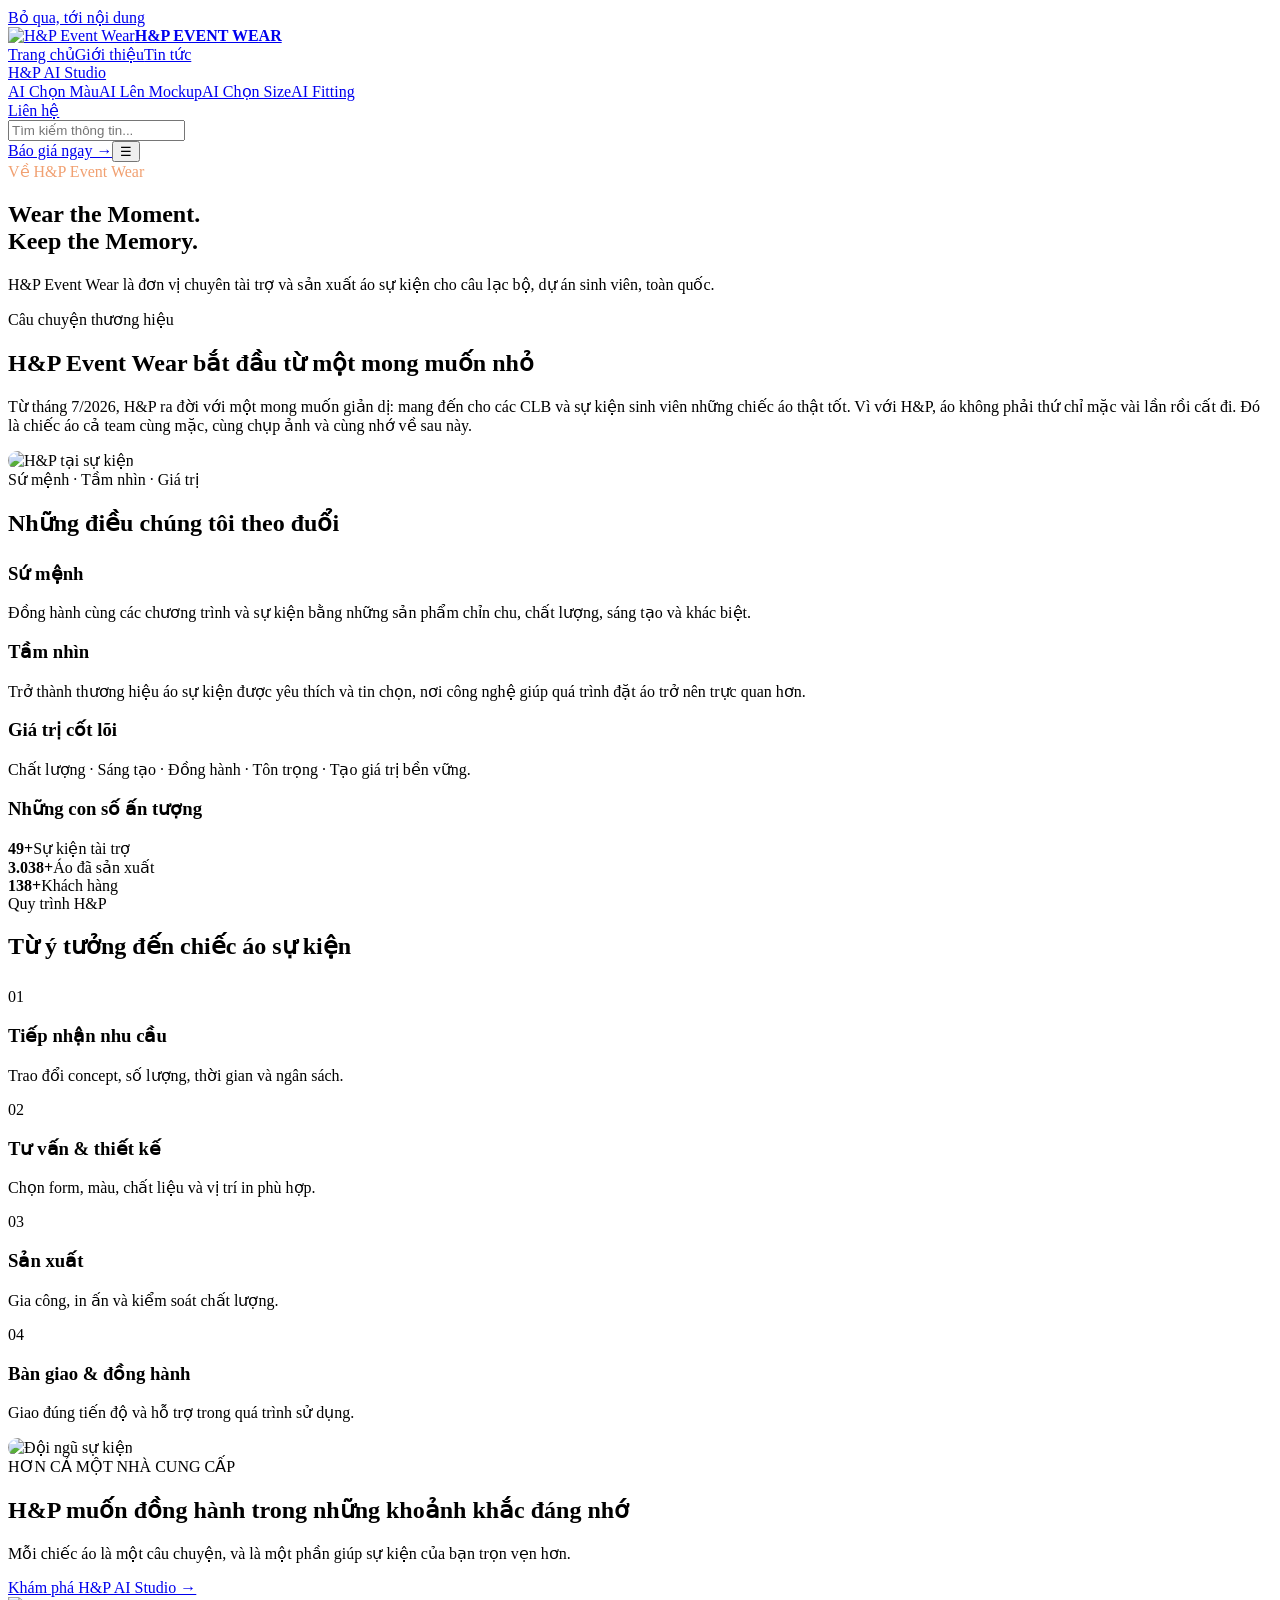
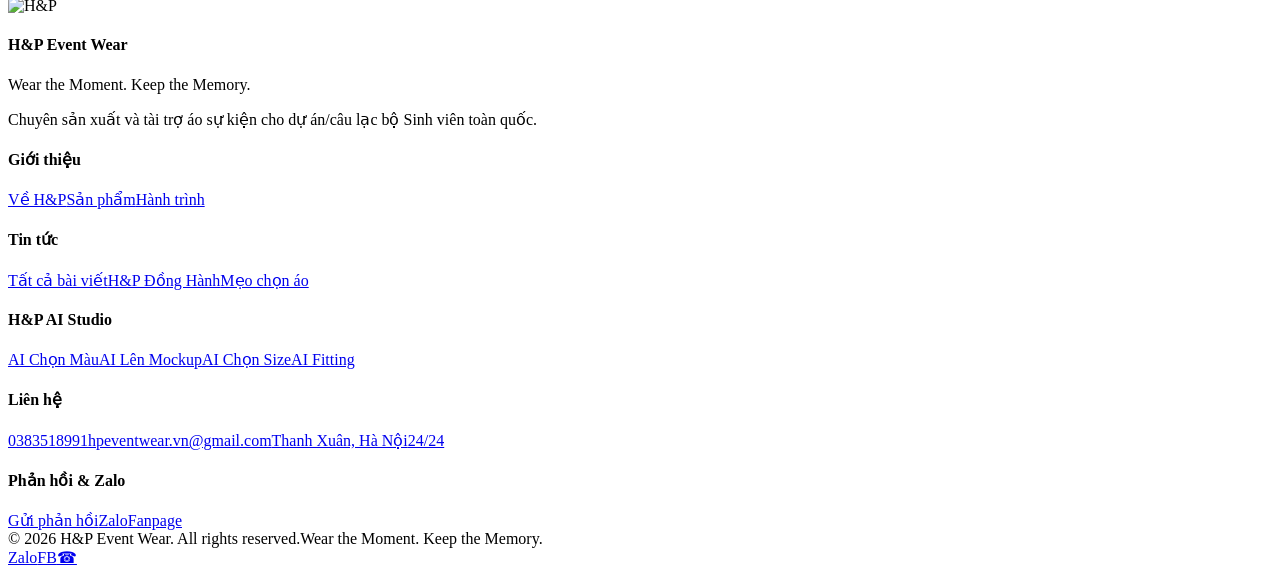
==== about.html @ 08f3437c "Add files via upload" ====
<!doctype html><html lang="vi"><head><meta charset="utf-8"><meta name="viewport" content="width=device-width,initial-scale=1"><title>Giới thiệu | H&P Event Wear</title><meta name="description" content="H&P Event Wear — Wear the Moment, Keep the Memory. Áo sự kiện, đồng phục và H&P AI Studio."><link rel="icon" href="assets/img/logo.png"><meta name="theme-color" content="#FFF6EE"><link rel="stylesheet" href="assets/css/style.css"></head><body data-page="about"><a class="skip-link" href="#main">Bỏ qua, tới nội dung</a><header class="site-header"><div class="container header-inner"><a class="brand" href="index.html"><img src="assets/img/logo.png" alt="H&P Event Wear"><strong>H&P EVENT WEAR</strong></a><nav class="nav" id="site-nav"><a class="" href="index.html">Trang chủ</a><a class="active" href="about.html">Giới thiệu</a><a class="" href="news.html">Tin tức</a><div class="nav-dropdown"><a class="" href="ai-studio.html">H&P AI Studio</a><div class="dropdown"><a href="ai-studio.html#color">AI Chọn Màu</a><a href="ai-studio.html#mockup">AI Lên Mockup</a><a href="ai-studio.html#size">AI Chọn Size</a><a href="ai-studio.html#fitting">AI Fitting</a></div></div><a class="" href="contact.html">Liên hệ</a></nav><div class="header-tools"><div class="search-wrap"><input class="search-input" type="search" placeholder="Tìm kiếm thông tin..."><div class="search-results"></div></div><a class="btn btn-primary" href="contact.html">Báo giá ngay →</a><button class="mobile-toggle" aria-label="Mở menu" aria-expanded="false" aria-controls="site-nav">☰</button></div></div></header><main id="main"><section class="subhero"><div class="container"><span class="eyebrow" style="color:#f1a071">Về H&P Event Wear</span><h1>Wear the Moment.<br><span class="orange">Keep the Memory.</span></h1><p class="lead">H&P Event Wear là đơn vị chuyên tài trợ và sản xuất áo sự kiện cho câu lạc bộ, dự án sinh viên, toàn quốc.</p></div></section><section class="section"><div class="container about-strip"><div><span class="eyebrow">Câu chuyện thương hiệu</span><h2>H&P Event Wear bắt đầu từ một mong muốn nhỏ</h2><p class="lead">Từ tháng 7/2026, H&P ra đời với một mong muốn giản dị: mang đến cho các CLB và sự kiện sinh viên những chiếc áo thật tốt. Vì với H&P, áo không phải thứ chỉ mặc vài lần rồi cất đi. Đó là chiếc áo cả team cùng mặc, cùng chụp ảnh và cùng nhớ về sau này.</p></div><img src="assets/img/event-4.jpg" alt="H&P tại sự kiện" style="border-radius:22px;height:420px;width:100%;object-fit:cover"></div></section><section class="section surface"><div class="container"><span class="eyebrow">Sứ mệnh · Tầm nhìn · Giá trị</span><h2>Những điều chúng tôi theo đuổi</h2><div class="grid-3" style="margin-top:26px"><div class="card"><h3>Sứ mệnh</h3><p class="muted">Đồng hành cùng các chương trình và sự kiện bằng những sản phẩm chỉn chu, chất lượng, sáng tạo và khác biệt.</p></div><div class="card"><h3>Tầm nhìn</h3><p class="muted">Trở thành thương hiệu áo sự kiện được yêu thích và tin chọn, nơi công nghệ giúp quá trình đặt áo trở nên trực quan hơn.</p></div><div class="card"><h3>Giá trị cốt lõi</h3><p class="muted">Chất lượng · Sáng tạo · Đồng hành · Tôn trọng · Tạo giá trị bền vững.</p></div></div></div></section><section class="section-sm"><div class="container"><div class="stat-row"><h3>Những con số ấn tượng</h3><div class="stat"><b>49+</b><span>Sự kiện tài trợ</span></div><div class="stat"><b>3.038+</b><span>Áo đã sản xuất</span></div><div class="stat"><b>138+</b><span>Khách hàng</span></div></div></div></section><section class="section"><div class="container"><span class="eyebrow">Quy trình H&P</span><h2>Từ ý tưởng đến chiếc áo sự kiện</h2><div class="grid-4" style="margin-top:28px"><div class="card"><span class="tag">01</span><h3>Tiếp nhận nhu cầu</h3><p class="muted">Trao đổi concept, số lượng, thời gian và ngân sách.</p></div><div class="card"><span class="tag">02</span><h3>Tư vấn & thiết kế</h3><p class="muted">Chọn form, màu, chất liệu và vị trí in phù hợp.</p></div><div class="card"><span class="tag">03</span><h3>Sản xuất</h3><p class="muted">Gia công, in ấn và kiểm soát chất lượng.</p></div><div class="card"><span class="tag">04</span><h3>Bàn giao & đồng hành</h3><p class="muted">Giao đúng tiến độ và hỗ trợ trong quá trình sử dụng.</p></div></div></div></section><section class="section surface"><div class="container grid-2" style="align-items:center"><img src="assets/img/event-5.jpg" alt="Đội ngũ sự kiện" style="border-radius:20px;height:430px;width:100%;object-fit:cover"><div><span class="eyebrow">HƠN CẢ MỘT NHÀ CUNG CẤP</span><h2>H&P muốn đồng hành trong những khoảnh khắc đáng nhớ</h2><p class="lead">Mỗi chiếc áo là một câu chuyện, và là một phần giúp sự kiện của bạn trọn vẹn hơn.</p><a class="btn btn-primary" href="ai-studio.html">Khám phá H&P AI Studio →</a></div></div></section></main><footer class="site-footer"><div class="container"><div class="footer-grid"><div class="footer-brand"><img src="assets/img/logo.png" alt="H&P"><h4>H&P Event Wear</h4><p>Wear the Moment. Keep the Memory.</p><p class="muted">Chuyên sản xuất và tài trợ áo sự kiện cho dự án/câu lạc bộ Sinh viên toàn quốc.</p></div><div><h4>Giới thiệu</h4><a href="about.html">Về H&P</a><a href="index.html#products">Sản phẩm</a><a href="index.html#journey">Hành trình</a></div><div><h4>Tin tức</h4><a href="news.html">Tất cả bài viết</a><a href="news.html">H&P Đồng Hành</a><a href="news.html">Mẹo chọn áo</a></div><div><h4>H&P AI Studio</h4><a href="ai-studio.html#color">AI Chọn Màu</a><a href="ai-studio.html#mockup">AI Lên Mockup</a><a href="ai-studio.html#size">AI Chọn Size</a><a href="ai-studio.html#fitting">AI Fitting</a></div><div><h4>Liên hệ</h4><a href="tel:0383518991">0383518991</a><a href="mailto:hpeventwear.vn@gmail.com">hpeventwear.vn@gmail.com</a><a href="contact.html">Thanh Xuân, Hà Nội</a><a href="contact.html">24/24</a></div><div><h4>Phản hồi & Zalo</h4><a href="contact.html#feedback">Gửi phản hồi</a><a href="https://zalo.me/0383518991" target="_blank" rel="noopener">Zalo</a><a href="https://www.facebook.com/hpeventwear" target="_blank" rel="noopener">Fanpage</a></div></div><div class="copyright"><span>© 2026 H&P Event Wear. All rights reserved.</span><span>Wear the Moment. Keep the Memory.</span></div></div></footer><div class="floating-contact"><a class="float-btn zalo" href="https://zalo.me/0383518991" target="_blank" rel="noopener" aria-label="Nhắn Zalo">Zalo</a><a class="float-btn msg" href="https://www.facebook.com/hpeventwear" target="_blank" rel="noopener" aria-label="Fanpage Facebook">FB</a><a class="float-btn call" href="tel:0383518991" aria-label="Gọi ngay">☎</a></div><script src="assets/js/articles.js"></script><script src="assets/js/app.js"></script></body></html>
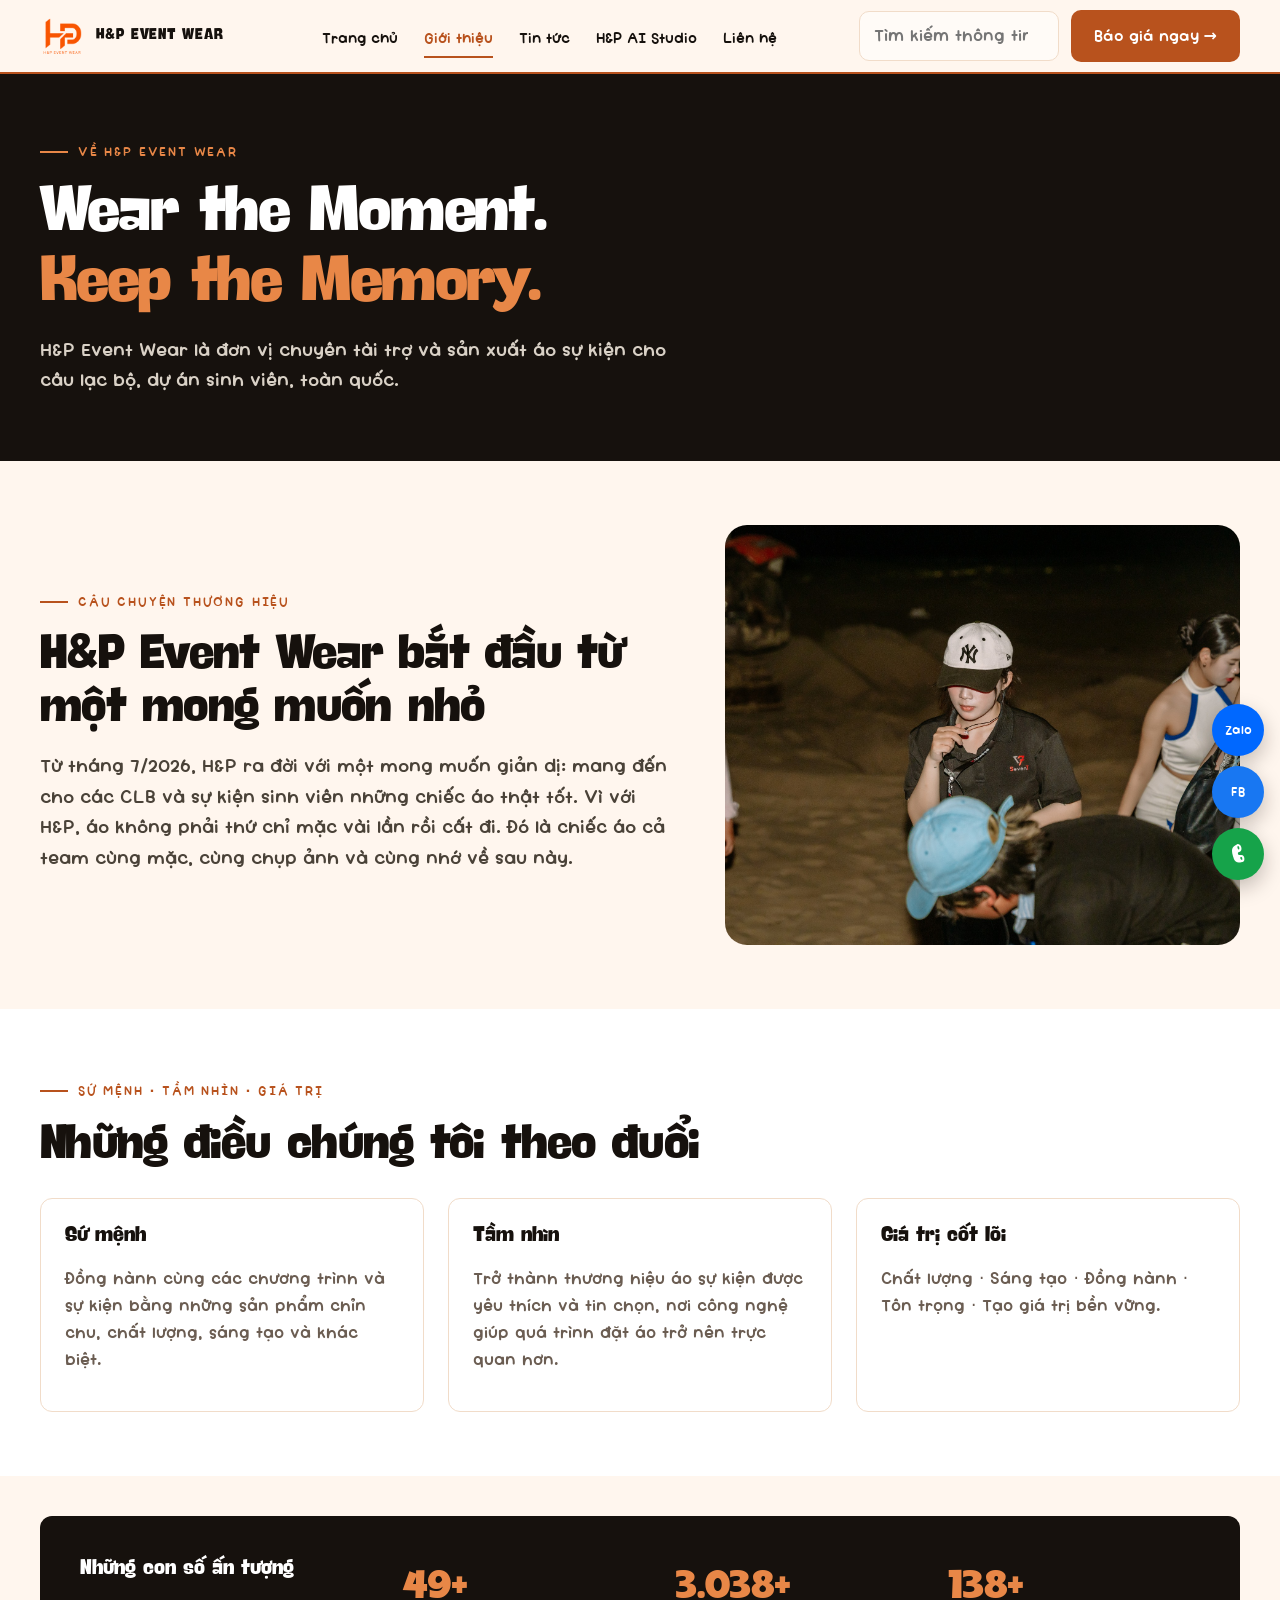
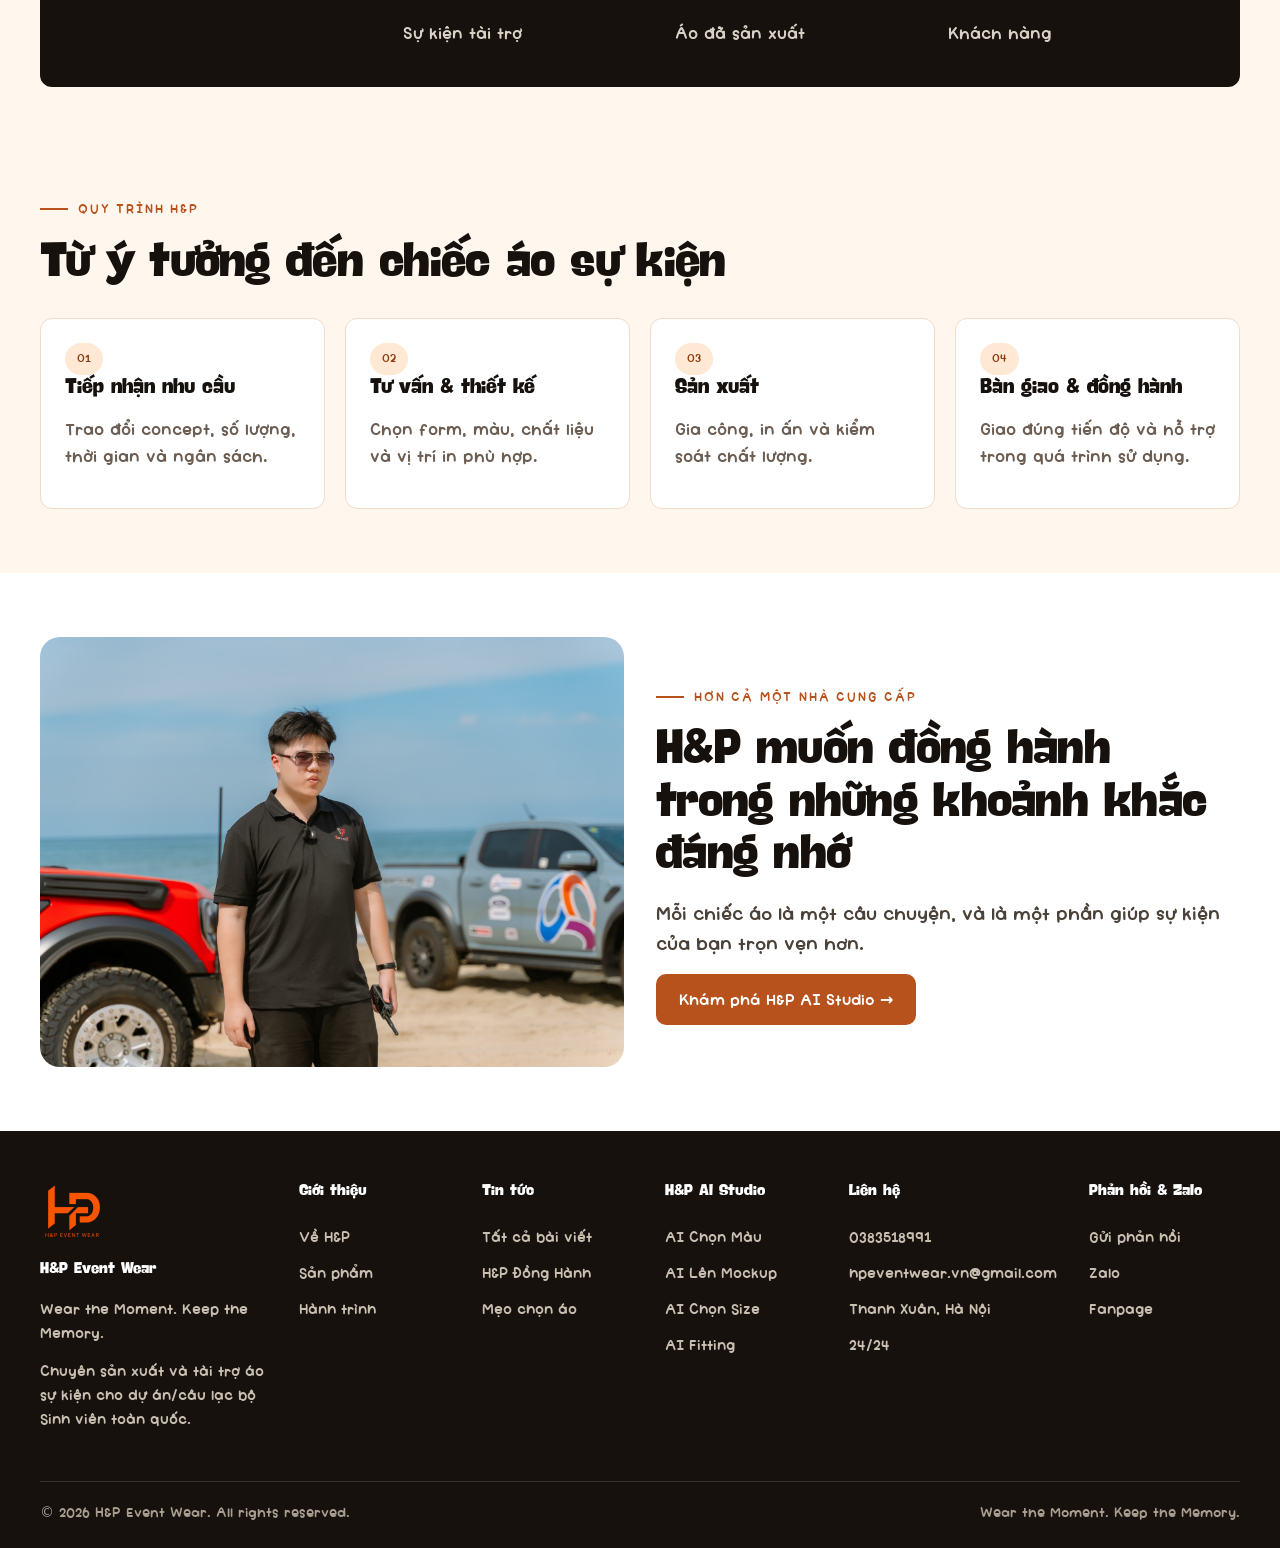
==== commit f8598d3c: "Commit to main" ====
--- a/about.html
+++ b/about.html
@@ -1 +1 @@
-<!doctype html><html lang="vi"><head><meta charset="utf-8"><meta name="viewport" content="width=device-width,initial-scale=1"><title>Giới thiệu | H&P Event Wear</title><meta name="description" content="H&P Event Wear — Wear the Moment, Keep the Memory. Áo sự kiện, đồng phục và H&P AI Studio."><link rel="icon" href="assets/img/logo.png"><meta name="theme-color" content="#FFF6EE"><link rel="stylesheet" href="assets/css/style.css"></head><body data-page="about"><a class="skip-link" href="#main">Bỏ qua, tới nội dung</a><header class="site-header"><div class="container header-inner"><a class="brand" href="index.html"><img src="assets/img/logo.png" alt="H&P Event Wear"><strong>H&P EVENT WEAR</strong></a><nav class="nav" id="site-nav"><a class="" href="index.html">Trang chủ</a><a class="active" href="about.html">Giới thiệu</a><a class="" href="news.html">Tin tức</a><div class="nav-dropdown"><a class="" href="ai-studio.html">H&P AI Studio</a><div class="dropdown"><a href="ai-studio.html#color">AI Chọn Màu</a><a href="ai-studio.html#mockup">AI Lên Mockup</a><a href="ai-studio.html#size">AI Chọn Size</a><a href="ai-studio.html#fitting">AI Fitting</a></div></div><a class="" href="contact.html">Liên hệ</a></nav><div class="header-tools"><div class="search-wrap"><input class="search-input" type="search" placeholder="Tìm kiếm thông tin..."><div class="search-results"></div></div><a class="btn btn-primary" href="contact.html">Báo giá ngay →</a><button class="mobile-toggle" aria-label="Mở menu" aria-expanded="false" aria-controls="site-nav">☰</button></div></div></header><main id="main"><section class="subhero"><div class="container"><span class="eyebrow" style="color:#f1a071">Về H&P Event Wear</span><h1>Wear the Moment.<br><span class="orange">Keep the Memory.</span></h1><p class="lead">H&P Event Wear là đơn vị chuyên tài trợ và sản xuất áo sự kiện cho câu lạc bộ, dự án sinh viên, toàn quốc.</p></div></section><section class="section"><div class="container about-strip"><div><span class="eyebrow">Câu chuyện thương hiệu</span><h2>H&P Event Wear bắt đầu từ một mong muốn nhỏ</h2><p class="lead">Từ tháng 7/2026, H&P ra đời với một mong muốn giản dị: mang đến cho các CLB và sự kiện sinh viên những chiếc áo thật tốt. Vì với H&P, áo không phải thứ chỉ mặc vài lần rồi cất đi. Đó là chiếc áo cả team cùng mặc, cùng chụp ảnh và cùng nhớ về sau này.</p></div><img src="assets/img/event-4.jpg" alt="H&P tại sự kiện" style="border-radius:22px;height:420px;width:100%;object-fit:cover"></div></section><section class="section surface"><div class="container"><span class="eyebrow">Sứ mệnh · Tầm nhìn · Giá trị</span><h2>Những điều chúng tôi theo đuổi</h2><div class="grid-3" style="margin-top:26px"><div class="card"><h3>Sứ mệnh</h3><p class="muted">Đồng hành cùng các chương trình và sự kiện bằng những sản phẩm chỉn chu, chất lượng, sáng tạo và khác biệt.</p></div><div class="card"><h3>Tầm nhìn</h3><p class="muted">Trở thành thương hiệu áo sự kiện được yêu thích và tin chọn, nơi công nghệ giúp quá trình đặt áo trở nên trực quan hơn.</p></div><div class="card"><h3>Giá trị cốt lõi</h3><p class="muted">Chất lượng · Sáng tạo · Đồng hành · Tôn trọng · Tạo giá trị bền vững.</p></div></div></div></section><section class="section-sm"><div class="container"><div class="stat-row"><h3>Những con số ấn tượng</h3><div class="stat"><b>49+</b><span>Sự kiện tài trợ</span></div><div class="stat"><b>3.038+</b><span>Áo đã sản xuất</span></div><div class="stat"><b>138+</b><span>Khách hàng</span></div></div></div></section><section class="section"><div class="container"><span class="eyebrow">Quy trình H&P</span><h2>Từ ý tưởng đến chiếc áo sự kiện</h2><div class="grid-4" style="margin-top:28px"><div class="card"><span class="tag">01</span><h3>Tiếp nhận nhu cầu</h3><p class="muted">Trao đổi concept, số lượng, thời gian và ngân sách.</p></div><div class="card"><span class="tag">02</span><h3>Tư vấn & thiết kế</h3><p class="muted">Chọn form, màu, chất liệu và vị trí in phù hợp.</p></div><div class="card"><span class="tag">03</span><h3>Sản xuất</h3><p class="muted">Gia công, in ấn và kiểm soát chất lượng.</p></div><div class="card"><span class="tag">04</span><h3>Bàn giao & đồng hành</h3><p class="muted">Giao đúng tiến độ và hỗ trợ trong quá trình sử dụng.</p></div></div></div></section><section class="section surface"><div class="container grid-2" style="align-items:center"><img src="assets/img/event-5.jpg" alt="Đội ngũ sự kiện" style="border-radius:20px;height:430px;width:100%;object-fit:cover"><div><span class="eyebrow">HƠN CẢ MỘT NHÀ CUNG CẤP</span><h2>H&P muốn đồng hành trong những khoảnh khắc đáng nhớ</h2><p class="lead">Mỗi chiếc áo là một câu chuyện, và là một phần giúp sự kiện của bạn trọn vẹn hơn.</p><a class="btn btn-primary" href="ai-studio.html">Khám phá H&P AI Studio →</a></div></div></section></main><footer class="site-footer"><div class="container"><div class="footer-grid"><div class="footer-brand"><img src="assets/img/logo.png" alt="H&P"><h4>H&P Event Wear</h4><p>Wear the Moment. Keep the Memory.</p><p class="muted">Chuyên sản xuất và tài trợ áo sự kiện cho dự án/câu lạc bộ Sinh viên toàn quốc.</p></div><div><h4>Giới thiệu</h4><a href="about.html">Về H&P</a><a href="index.html#products">Sản phẩm</a><a href="index.html#journey">Hành trình</a></div><div><h4>Tin tức</h4><a href="news.html">Tất cả bài viết</a><a href="news.html">H&P Đồng Hành</a><a href="news.html">Mẹo chọn áo</a></div><div><h4>H&P AI Studio</h4><a href="ai-studio.html#color">AI Chọn Màu</a><a href="ai-studio.html#mockup">AI Lên Mockup</a><a href="ai-studio.html#size">AI Chọn Size</a><a href="ai-studio.html#fitting">AI Fitting</a></div><div><h4>Liên hệ</h4><a href="tel:0383518991">0383518991</a><a href="mailto:hpeventwear.vn@gmail.com">hpeventwear.vn@gmail.com</a><a href="contact.html">Thanh Xuân, Hà Nội</a><a href="contact.html">24/24</a></div><div><h4>Phản hồi & Zalo</h4><a href="contact.html#feedback">Gửi phản hồi</a><a href="https://zalo.me/0383518991" target="_blank" rel="noopener">Zalo</a><a href="https://www.facebook.com/hpeventwear" target="_blank" rel="noopener">Fanpage</a></div></div><div class="copyright"><span>© 2026 H&P Event Wear. All rights reserved.</span><span>Wear the Moment. Keep the Memory.</span></div></div></footer><div class="floating-contact"><a class="float-btn zalo" href="https://zalo.me/0383518991" target="_blank" rel="noopener" aria-label="Nhắn Zalo">Zalo</a><a class="float-btn msg" href="https://www.facebook.com/hpeventwear" target="_blank" rel="noopener" aria-label="Fanpage Facebook">FB</a><a class="float-btn call" href="tel:0383518991" aria-label="Gọi ngay">☎</a></div><script src="assets/js/articles.js"></script><script src="assets/js/app.js"></script></body></html>+<!doctype html><html lang="vi"><head><meta charset="utf-8"><meta name="viewport" content="width=device-width,initial-scale=1"><title>Giới thiệu | H&amp;P Event Wear – Áo sự kiện, đồng phục</title><meta name="description" content="H&amp;P Event Wear thiết kế và sản xuất áo sự kiện, polo, đồng phục tại Thanh Xuân, Hà Nội. Wear the Moment, Keep the Memory."><link rel="canonical" href="https://www.hpeventwear.id.vn/about.html"><meta property="og:site_name" content="H&amp;P Event Wear"><meta property="og:locale" content="vi_VN"><meta property="og:type" content="website"><meta property="og:url" content="https://www.hpeventwear.id.vn/about.html"><meta property="og:title" content="Giới thiệu | H&amp;P Event Wear – Áo sự kiện, đồng phục"><meta property="og:description" content="H&amp;P Event Wear thiết kế và sản xuất áo sự kiện, polo, đồng phục tại Thanh Xuân, Hà Nội. Wear the Moment, Keep the Memory."><meta property="og:image" content="https://www.hpeventwear.id.vn/assets/img/event-2.jpg"><meta name="twitter:card" content="summary_large_image"><link rel="icon" href="assets/img/logo.png"><meta name="theme-color" content="#FFF6EE"><link rel="stylesheet" href="assets/css/style.css"></head><body data-page="about"><a class="skip-link" href="#main">Bỏ qua, tới nội dung</a><header class="site-header"><div class="container header-inner"><a class="brand" href="index.html"><img src="assets/img/logo.png" alt="H&P Event Wear"><strong>H&P EVENT WEAR</strong></a><nav class="nav" id="site-nav"><a class="" href="index.html">Trang chủ</a><a class="active" href="about.html">Giới thiệu</a><a class="" href="news.html">Tin tức</a><div class="nav-dropdown"><a class="" href="ai-studio.html">H&P AI Studio</a><div class="dropdown"><a href="ai-studio.html#color">AI Chọn Màu</a><a href="ai-studio.html#mockup">AI Lên Mockup</a><a href="ai-studio.html#size">AI Chọn Size</a><a href="ai-studio.html#fitting">AI Fitting</a></div></div><a class="" href="contact.html">Liên hệ</a></nav><div class="header-tools"><div class="search-wrap"><input class="search-input" type="search" placeholder="Tìm kiếm thông tin..."><div class="search-results"></div></div><a class="btn btn-primary" href="contact.html">Báo giá ngay →</a><button class="mobile-toggle" aria-label="Mở menu" aria-expanded="false" aria-controls="site-nav">☰</button></div></div></header><main id="main"><section class="subhero"><div class="container"><span class="eyebrow" style="color:#f1a071">Về H&P Event Wear</span><h1>Wear the Moment.<br><span class="orange">Keep the Memory.</span></h1><p class="lead">H&P Event Wear là đơn vị chuyên tài trợ và sản xuất áo sự kiện cho câu lạc bộ, dự án sinh viên, toàn quốc.</p></div></section><section class="section"><div class="container about-strip"><div><span class="eyebrow">Câu chuyện thương hiệu</span><h2>H&P Event Wear bắt đầu từ một mong muốn nhỏ</h2><p class="lead">Từ tháng 7/2026, H&P ra đời với một mong muốn giản dị: mang đến cho các CLB và sự kiện sinh viên những chiếc áo thật tốt. Vì với H&P, áo không phải thứ chỉ mặc vài lần rồi cất đi. Đó là chiếc áo cả team cùng mặc, cùng chụp ảnh và cùng nhớ về sau này.</p></div><img src="assets/img/event-4.jpg" alt="H&P tại sự kiện" style="border-radius:22px;height:420px;width:100%;object-fit:cover"></div></section><section class="section surface"><div class="container"><span class="eyebrow">Sứ mệnh · Tầm nhìn · Giá trị</span><h2>Những điều chúng tôi theo đuổi</h2><div class="grid-3" style="margin-top:26px"><div class="card"><h3>Sứ mệnh</h3><p class="muted">Đồng hành cùng các chương trình và sự kiện bằng những sản phẩm chỉn chu, chất lượng, sáng tạo và khác biệt.</p></div><div class="card"><h3>Tầm nhìn</h3><p class="muted">Trở thành thương hiệu áo sự kiện được yêu thích và tin chọn, nơi công nghệ giúp quá trình đặt áo trở nên trực quan hơn.</p></div><div class="card"><h3>Giá trị cốt lõi</h3><p class="muted">Chất lượng · Sáng tạo · Đồng hành · Tôn trọng · Tạo giá trị bền vững.</p></div></div></div></section><section class="section-sm"><div class="container"><div class="stat-row"><h3>Những con số ấn tượng</h3><div class="stat"><b>49+</b><span>Sự kiện tài trợ</span></div><div class="stat"><b>3.038+</b><span>Áo đã sản xuất</span></div><div class="stat"><b>138+</b><span>Khách hàng</span></div></div></div></section><section class="section"><div class="container"><span class="eyebrow">Quy trình H&P</span><h2>Từ ý tưởng đến chiếc áo sự kiện</h2><div class="grid-4" style="margin-top:28px"><div class="card"><span class="tag">01</span><h3>Tiếp nhận nhu cầu</h3><p class="muted">Trao đổi concept, số lượng, thời gian và ngân sách.</p></div><div class="card"><span class="tag">02</span><h3>Tư vấn & thiết kế</h3><p class="muted">Chọn form, màu, chất liệu và vị trí in phù hợp.</p></div><div class="card"><span class="tag">03</span><h3>Sản xuất</h3><p class="muted">Gia công, in ấn và kiểm soát chất lượng.</p></div><div class="card"><span class="tag">04</span><h3>Bàn giao & đồng hành</h3><p class="muted">Giao đúng tiến độ và hỗ trợ trong quá trình sử dụng.</p></div></div></div></section><section class="section surface"><div class="container grid-2" style="align-items:center"><img src="assets/img/event-5.jpg" alt="Đội ngũ sự kiện" style="border-radius:20px;height:430px;width:100%;object-fit:cover"><div><span class="eyebrow">HƠN CẢ MỘT NHÀ CUNG CẤP</span><h2>H&P muốn đồng hành trong những khoảnh khắc đáng nhớ</h2><p class="lead">Mỗi chiếc áo là một câu chuyện, và là một phần giúp sự kiện của bạn trọn vẹn hơn.</p><a class="btn btn-primary" href="ai-studio.html">Khám phá H&P AI Studio →</a></div></div></section></main><footer class="site-footer"><div class="container"><div class="footer-grid"><div class="footer-brand"><img src="assets/img/logo.png" alt="H&P"><h4>H&P Event Wear</h4><p>Wear the Moment. Keep the Memory.</p><p class="muted">Chuyên sản xuất và tài trợ áo sự kiện cho dự án/câu lạc bộ Sinh viên toàn quốc.</p></div><div><h4>Giới thiệu</h4><a href="about.html">Về H&P</a><a href="index.html#products">Sản phẩm</a><a href="index.html#journey">Hành trình</a></div><div><h4>Tin tức</h4><a href="news.html">Tất cả bài viết</a><a href="news.html">H&P Đồng Hành</a><a href="news.html">Mẹo chọn áo</a></div><div><h4>H&P AI Studio</h4><a href="ai-studio.html#color">AI Chọn Màu</a><a href="ai-studio.html#mockup">AI Lên Mockup</a><a href="ai-studio.html#size">AI Chọn Size</a><a href="ai-studio.html#fitting">AI Fitting</a></div><div><h4>Liên hệ</h4><a href="tel:0383518991">0383518991</a><a href="mailto:hpeventwear.vn@gmail.com">hpeventwear.vn@gmail.com</a><a href="contact.html">Thanh Xuân, Hà Nội</a><a href="contact.html">24/24</a></div><div><h4>Phản hồi & Zalo</h4><a href="contact.html#feedback">Gửi phản hồi</a><a href="https://zalo.me/0383518991" target="_blank" rel="noopener">Zalo</a><a href="https://www.facebook.com/hpeventwear" target="_blank" rel="noopener">Fanpage</a></div></div><div class="copyright"><span>© 2026 H&P Event Wear. All rights reserved.</span><span>Wear the Moment. Keep the Memory.</span></div></div></footer><div class="floating-contact"><a class="float-btn zalo" href="https://zalo.me/0383518991" target="_blank" rel="noopener" aria-label="Nhắn Zalo">Zalo</a><a class="float-btn msg" href="https://www.facebook.com/hpeventwear" target="_blank" rel="noopener" aria-label="Fanpage Facebook">FB</a><a class="float-btn call" href="tel:0383518991" aria-label="Gọi ngay">☎</a></div><script src="assets/js/articles.js"></script><script src="assets/js/app.js"></script></body></html>
--- a/assets/css/style.css
+++ b/assets/css/style.css
@@ -0,0 +1,341 @@
+/* ===== H&P Event Wear — hệ thiết kế mới =====
+   Nền giấy ấm + mực đen + một màu thương hiệu (cam #B8521D). Phẳng, không gradient, ảnh thật dẫn dắt.
+   Phông chữ của thương hiệu: LF Negrita Pro (tiêu đề), LF Study Notes (văn bản). */
+@font-face{font-family:"LF Negrita Pro";src:url(../fonts/LFNegritaPro.woff) format("woff");font-weight:400;font-style:normal;font-display:swap}
+@font-face{font-family:"LF Study Notes";src:url(../fonts/LFStudyNotes.woff) format("woff");font-weight:400;font-style:normal;font-display:swap}
+:root{
+  --orange:#B8521D;--orange-2:#E88747;--orange-3:#F6C79D;
+  --paper:#FFF6EE;--surface:#FFFFFF;--tint:#FFE8D4;--cream:#FFFBF7;--white:#fff;
+  --ink:#16110D;--black:#16110D;--black-2:#221B15;--muted:#6B5D52;--line:#F1DCC9;
+  --radius:12px;--shadow:0 12px 32px rgba(22,17,13,.10);
+  --container:min(1200px,calc(100% - 48px));--header-h:72px;
+  --font-head:"LF Negrita Pro",Inter,ui-sans-serif,system-ui,"Segoe UI",Roboto,Arial,sans-serif;
+  --font-body:"LF Study Notes",Inter,ui-sans-serif,system-ui,"Segoe UI",Roboto,Arial,sans-serif;
+}
+*{box-sizing:border-box}
+html{scroll-behavior:smooth;scroll-padding-top:var(--header-h)}
+body{margin:0;font-family:var(--font-body);font-synthesis:none;color:var(--ink);background:var(--paper);line-height:1.6;font-size:17px;-webkit-font-smoothing:antialiased}
+img{max-width:100%;display:block}
+a{text-decoration:none;color:inherit}
+button,input,select,textarea{font:inherit;color:inherit}
+button{cursor:pointer}
+:focus-visible{outline:3px solid var(--orange);outline-offset:3px;border-radius:6px}
+.skip-link{position:absolute;left:12px;top:-60px;z-index:100;background:var(--ink);color:#fff;padding:12px 18px;border-radius:8px;font-weight:700}
+.skip-link:focus{top:calc(var(--header-h) + 8px)}
+.container{width:var(--container);margin-inline:auto}
+.section{padding:96px 0}.section-sm{padding:56px 0}.surface{background:var(--surface)}
+h1,h2,h3,h4,h5,h6,.brand strong,.stat b,.num{font-family:var(--font-head);font-weight:400;letter-spacing:0;color:var(--ink)}
+h1,h2,h3{line-height:1.08;margin:0 0 16px}
+h1{font-size:clamp(40px,5.6vw,80px);letter-spacing:-.02em}
+h2{font-size:clamp(30px,3.8vw,52px);letter-spacing:-.015em}
+h3{font-size:21px;line-height:1.2}
+p{margin:0 0 14px}
+.lead{font-size:19px;color:#4a4238;max-width:640px}
+.muted{color:var(--muted)}.orange{color:var(--orange)}
+.eyebrow{display:inline-flex;align-items:center;gap:10px;text-transform:uppercase;letter-spacing:.14em;font-size:12px;font-weight:700;color:var(--orange);margin-bottom:18px}
+.eyebrow::before{content:"";width:28px;height:2px;background:currentColor}
+.stack{display:grid;gap:18px}
+.grid-2{display:grid;grid-template-columns:repeat(2,minmax(0,1fr));gap:32px}
+.grid-3{display:grid;grid-template-columns:repeat(3,minmax(0,1fr));gap:24px}
+.grid-4{display:grid;grid-template-columns:repeat(4,minmax(0,1fr));gap:20px}
+.card{background:var(--white);border:1px solid var(--line);border-radius:var(--radius);padding:24px;transition:transform .25s,border-color .25s}
+a.card:hover,.card.link:hover{transform:translateY(-2px);border-color:var(--orange)}
+.card.dark{background:var(--ink);color:#fff;border-color:var(--ink)}.card.dark h3{color:#fff}
+.tag{display:inline-flex;padding:6px 12px;border-radius:999px;background:var(--tint);color:#8C3C10;font-size:12px;font-weight:700}
+/* nút: một cặp — đặc cam + viền mực */
+.btn{display:inline-flex;align-items:center;justify-content:center;gap:9px;min-height:48px;border-radius:10px;padding:12px 22px;border:1.5px solid transparent;font-weight:700;font-size:16px;font-family:var(--font-body);transition:transform .2s,background .2s,color .2s,border-color .2s}
+.btn:hover{transform:translateY(-2px)}.btn:active{transform:translateY(0) scale(.98)}
+.btn-primary{background:var(--orange);color:#fff}.btn-primary:hover{background:#9C4316}
+.btn-dark{background:var(--ink);color:#fff}.btn-dark:hover{background:#000}
+.btn-light{background:transparent;color:var(--ink);border-color:var(--ink)}.btn-light:hover{background:var(--ink);color:#fff}
+.btn-outline{background:transparent;border-color:rgba(255,255,255,.7);color:#fff}.btn-outline:hover{background:#fff;color:var(--ink)}
+.actions{display:flex;gap:12px;flex-wrap:wrap}
+.link-arrow{display:inline-flex;gap:8px;font-weight:700;color:var(--orange);background:linear-gradient(currentColor,currentColor) 0 100%/0 2px no-repeat;padding-bottom:3px;transition:background-size .25s}
+.link-arrow:hover{background-size:100% 2px}
+
+/* ===== header ===== */
+.site-header{position:sticky;top:0;z-index:60;background:var(--paper);border-bottom:1px solid var(--line)}
+.header-inner{height:var(--header-h);display:flex;align-items:center;gap:28px}
+.brand{display:flex;align-items:center;gap:12px;min-width:200px}
+.brand img{width:44px;height:44px;object-fit:contain;border-radius:8px}
+.brand strong{font-size:15px;letter-spacing:.06em}
+.nav{display:flex;align-items:center;gap:26px;margin:auto}
+.nav a{font-size:15px;font-weight:700;position:relative;padding:26px 0;display:inline-block}
+.nav>a::after,.nav-dropdown>a::after{content:"";position:absolute;left:0;right:100%;bottom:18px;height:2px;background:var(--orange);transition:right .25s}
+.nav a:hover::after,.nav a.active::after{right:0}
+.nav a.active,.nav a:hover{color:var(--orange)}
+.nav-dropdown{position:relative}
+.dropdown{display:none;position:absolute;top:calc(100% - 6px);left:-16px;width:240px;padding:10px;background:var(--cream);border:1px solid var(--line);border-radius:12px;box-shadow:var(--shadow)}
+.nav-dropdown:hover .dropdown,.nav-dropdown:focus-within .dropdown{display:grid}
+.dropdown a{padding:12px 14px;border-radius:8px}
+.dropdown a::after{display:none}.dropdown a:hover{background:var(--tint)}
+.header-tools{display:flex;align-items:center;gap:12px}
+.search-wrap{position:relative}
+.search-input{width:200px;min-height:44px;padding:10px 14px;border:1px solid var(--line);border-radius:10px;background:var(--cream);outline:none;transition:border-color .2s,width .25s}
+.search-input:focus{border-color:var(--orange);width:240px}
+.search-results{display:none;position:absolute;right:0;top:52px;width:360px;max-height:420px;overflow:auto;background:var(--cream);border:1px solid var(--line);border-radius:12px;box-shadow:var(--shadow);padding:10px}
+.search-results.show{display:block}
+.search-item{display:block;padding:12px;border-radius:8px}.search-item:hover{background:var(--tint)}
+.search-item b{display:block}.search-item small{color:var(--muted)}
+.mobile-toggle{display:none;width:48px;height:48px;border:1.5px solid var(--ink);border-radius:10px;background:transparent;font-size:22px;line-height:1}
+
+/* ===== hero (ảnh thật, chữ trên nền phẳng) ===== */
+.hero{background:var(--paper);color:var(--ink);padding:0;min-height:calc(100svh - var(--header-h));display:block;position:relative}
+.hero-grid{display:grid;grid-template-columns:minmax(0,1fr) minmax(0,1.05fr);gap:56px;align-items:center;min-height:calc(100svh - var(--header-h));padding-block:40px}
+.hero h1{max-width:12ch;margin-bottom:22px}
+.hero p{font-size:19px;color:#4a4238;max-width:520px}
+.hero .actions{margin-top:28px}
+.hero-slogan{font-family:var(--font-head);color:var(--orange);font-size:18px;margin:0 0 22px;letter-spacing:.01em}
+.hero-facts{display:flex;gap:36px;margin:40px 0 0;padding:28px 0 0;border-top:1px solid var(--line)}
+.hero-facts div{display:grid;gap:2px}
+.hero-facts dt{font-family:var(--font-head);font-size:34px;line-height:1;color:var(--ink)}
+.hero-facts dd{margin:0;font-size:14px;color:var(--muted)}
+.hero-photo{position:relative;height:min(74svh,720px);border-radius:var(--radius);overflow:hidden;background:var(--tint)}
+.hero-photo img{width:100%;height:100%;object-fit:cover;object-position:center 30%;transition:transform .6s}
+.hero-photo:hover img{transform:scale(1.03)}
+/* hero vào cảnh một lần khi tải trang */
+@keyframes hpEnter{from{opacity:0;transform:translateY(18px)}to{opacity:1;transform:none}}
+[data-enter]>*,[data-enter] .hero-grid>*{animation:hpEnter .7s cubic-bezier(.2,.7,.2,1) both}
+[data-enter] .hero-grid>*:nth-child(2){animation-delay:.12s}
+.hero-copy>*{animation:hpEnter .7s cubic-bezier(.2,.7,.2,1) both}
+.hero-copy>*:nth-child(2){animation-delay:.06s}.hero-copy>*:nth-child(3){animation-delay:.12s}.hero-copy>*:nth-child(4){animation-delay:.18s}.hero-copy>*:nth-child(5){animation-delay:.24s}.hero-copy>*:nth-child(6){animation-delay:.3s}
+[data-enter]>.container{animation:none}
+
+/* ===== trang con: dải tiêu đề phẳng ===== */
+.subhero{padding:84px 0 72px;background:var(--ink);color:#fff;position:relative}
+.subhero h1{color:#fff;font-size:clamp(38px,5vw,64px)}
+.subhero .lead{color:#D9D1C6}
+.subhero .orange{color:var(--orange-2)}
+.subhero .eyebrow{color:var(--orange-2)!important}
+
+/* ===== màn chung của trang chủ: mỗi phần một đến hai màn hình ===== */
+.screen{min-height:100svh;display:flex;align-items:center;padding:72px 0;scroll-margin-top:var(--header-h)}
+.screen>.container{width:var(--container)}
+.screen.dark{background:var(--ink);color:#EDE6DA}
+.screen.dark h2,.screen.dark h3{color:#fff}
+.screen.dark .eyebrow{color:var(--orange-2)}
+.screen.dark .lead{color:#D2C9BC}
+
+/* chọn form + màu: màu đổi ảnh */
+.picker{display:grid;grid-template-columns:minmax(0,.75fr) minmax(0,1.25fr);gap:56px;align-items:center}
+.picker-ui h2{max-width:14ch}
+.tabs{display:flex;gap:8px;flex-wrap:wrap;margin:26px 0 22px}
+.tab{min-height:44px;padding:10px 18px;border:1.5px solid var(--ink);border-radius:999px;background:transparent;font-weight:700;transition:background .2s,color .2s,transform .2s}
+.tab:hover{transform:translateY(-2px)}.tab:active{transform:scale(.98)}
+.tab[aria-selected="true"]{background:var(--ink);color:#fff}
+.sw-row{display:flex;flex-wrap:wrap;gap:10px;margin:0 0 14px}
+.swatch-btn{width:44px;height:44px;border-radius:50%;border:2px solid var(--paper);box-shadow:0 0 0 1px #BDB2A2;padding:0;transition:transform .2s,box-shadow .2s}
+.swatch-btn:hover{transform:scale(1.08)}
+.swatch-btn[aria-pressed="true"]{box-shadow:0 0 0 3px var(--orange)}
+.pick-name{font-weight:700;margin:0 0 26px;min-height:1.6em}
+.pick-spec{margin:0 0 28px;color:var(--muted);font-size:16px}
+.stage{display:grid;grid-template-columns:1fr 1fr;gap:16px}
+.stage figure{margin:0;background:#fff;border:1px solid var(--line);border-radius:var(--radius);overflow:hidden;aspect-ratio:4/5;display:grid;place-items:center}
+.stage img{width:100%;height:100%;object-fit:contain;transform:scale(1.0);transition:transform .5s,opacity .3s}
+.stage figure:hover img{transform:scale(1.03)}
+.stage img.swap{opacity:0}
+
+/* chương trình đã đồng hành */
+.events{display:grid;grid-template-columns:minmax(0,.8fr) minmax(0,1.2fr);gap:64px;align-items:center}
+.event-list{list-style:none;margin:28px 0 30px;padding:0;border-top:1px solid var(--line)}
+.event-list li{border-bottom:1px solid var(--line)}
+.event-list a{display:grid;grid-template-columns:1fr auto;gap:16px;padding:20px 0;align-items:baseline;transition:padding .25s,color .2s}
+.event-list a:hover{padding-left:10px;color:var(--orange)}
+.event-list b{font-family:var(--font-head);font-weight:400;font-size:21px;line-height:1.25}
+.event-list span{color:var(--muted);font-size:14px;white-space:nowrap}
+.photo-grid{display:grid;grid-template-columns:1.15fr 1fr;grid-template-rows:1fr 1fr;gap:14px;height:min(78svh,700px)}
+.photo-grid .ph{border-radius:var(--radius);overflow:hidden;background:var(--tint);min-height:0}
+.photo-grid .ph:first-child{grid-row:span 2}
+.photo-grid img{width:100%;height:100%;object-fit:cover;object-position:center 65%;transition:transform .6s}
+.photo-grid .ph:hover img{transform:scale(1.03)}
+
+/* chất vải */
+.fabric{display:grid;grid-template-columns:minmax(0,1.1fr) minmax(0,.9fr);gap:64px;align-items:center}
+.fabric-photos{display:grid;grid-template-columns:1.2fr 1fr;grid-template-rows:1fr 1fr;gap:14px;height:min(74svh,660px)}
+.fabric-photos .ph{border-radius:var(--radius);overflow:hidden;min-height:0;background:var(--tint)}
+.fabric-photos .ph:first-child{grid-row:span 2}
+.fabric-photos img{width:100%;height:100%;object-fit:cover;transition:transform .6s}
+.fabric-photos .ph:hover img{transform:scale(1.03)}
+.spec-list{margin:28px 0 0;display:grid;gap:0;border-top:1px solid var(--line)}
+.spec-list div{display:grid;grid-template-columns:150px 1fr;gap:16px;padding:18px 0;border-bottom:1px solid var(--line)}
+.spec-list dt{font-family:var(--font-head);font-size:19px}.spec-list dd{margin:0;color:var(--muted)}
+
+/* AI Studio: bốn bước */
+.steps{display:grid;grid-template-columns:repeat(4,minmax(0,1fr));gap:0;margin:48px 0 40px;border-top:1px solid #4A4036}
+.step{display:block;padding:28px 24px 28px 0;border-right:1px solid #4A4036;transition:background .25s,padding .25s}
+.step+.step{padding-left:24px}.step:last-child{border-right:0}
+.step:hover{background:#221B15}
+.step .num{display:block;color:var(--orange-2);font-size:15px;margin-bottom:60px}
+.step h3{margin-bottom:10px}.step p{color:#C9BFB1;font-size:16px;margin:0}
+
+/* dải cuối: màu thương hiệu */
+.band{background:var(--orange);color:#fff;padding:0;min-height:0}
+.band .container{display:flex;justify-content:space-between;align-items:center;gap:32px;flex-wrap:wrap;padding-block:72px}
+.band h2{color:#fff;margin-bottom:8px;max-width:26ch}
+.band p{color:#FDEBDD;margin:0;font-size:18px}
+.band .btn-primary{background:#fff;color:var(--ink)}.band .btn-primary:hover{background:var(--ink);color:#fff}
+.band .btn-light{border-color:#fff;color:#fff}.band .btn-light:hover{background:#fff;color:var(--ink)}
+
+/* ===== khối dùng ở trang con ===== */
+.about-strip{display:grid;grid-template-columns:1.1fr .9fr;gap:56px;align-items:center}
+.quote-card{background:var(--ink);color:#fff;border-radius:var(--radius);padding:40px}.quote-card p{font-size:24px;margin:0;font-family:var(--font-head)}
+.stat-row{display:grid;grid-template-columns:1.2fr repeat(3,1fr);gap:20px;background:var(--ink);color:#fff;padding:40px;border-radius:var(--radius)}
+.stat-row h3{color:#fff}.stat b{font-size:40px;color:var(--orange-2);display:block}.stat span{color:#D9D1C6}
+.ai-step{position:relative}.ai-step .num{font-size:14px;color:var(--orange)}
+.product-thumb{height:220px;border-radius:12px;background:var(--tint);display:grid;place-items:center;margin-bottom:16px;overflow:hidden}
+.portfolio-card,.news-card{overflow:hidden;padding:0}
+.portfolio-card img,.news-card img{width:100%;height:210px;object-fit:cover;transition:transform .5s}
+.portfolio-card:hover img,.news-card:hover img{transform:scale(1.03)}
+.portfolio-card .body{padding:20px}.news-card .body{padding:22px}
+.news-meta{font-size:13px;color:var(--muted);margin:8px 0}
+.cta-band{background:var(--orange);color:#fff;padding:56px 0}.cta-band h2{color:#fff;margin-bottom:6px}
+.fabric-gallery{display:grid;grid-template-columns:1.4fr 1fr 1fr;gap:14px}
+.fabric-gallery img{width:100%;height:280px;object-fit:cover;border-radius:12px}
+.fabric-gallery img:first-child{height:574px;grid-row:span 2}
+.article-body{max-width:820px;margin:auto}.article-body img{border-radius:12px;margin:28px 0}.article-body p{font-size:19px;color:#3d362e}
+.filterbar{display:flex;gap:10px;flex-wrap:wrap;margin:28px 0}
+.filter-pill{min-height:44px;border:1.5px solid var(--ink);background:transparent;border-radius:999px;padding:9px 18px;font-weight:700;transition:background .2s,color .2s,transform .2s}
+.filter-pill:hover{transform:translateY(-2px)}.filter-pill.active{background:var(--ink);color:#fff}
+.contact-card{display:flex;gap:14px;align-items:flex-start}
+.contact-card .icon{width:44px;height:44px;border-radius:10px;background:var(--tint);display:grid;place-items:center;color:#8C3C10;font-weight:700;flex:none}
+/* AI */
+.progress-steps{display:grid;grid-template-columns:repeat(4,1fr);gap:12px}.progress-item{padding:14px 16px;border:1px solid var(--line);border-radius:12px;background:#fff;font-size:13px;font-weight:800}.progress-item.active{background:#fff2ea;color:var(--orange);border-color:#efc6b1}.tool-layout{display:grid;grid-template-columns:390px minmax(0,1fr);gap:28px;align-items:start}.tool-panel{background:#fff;border:1px solid var(--line);border-radius:20px;padding:24px;box-shadow:0 8px 28px rgba(20,15,12,.05)}.form-group{margin-bottom:16px}.form-group label{display:block;font-size:13px;font-weight:800;margin-bottom:7px}.form-control{width:100%;padding:12px 13px;border:1px solid #ddd8d4;border-radius:10px;background:#fff;outline:none}.form-control:focus{border-color:var(--orange);box-shadow:0 0 0 3px rgba(184,82,29,.11)}textarea.form-control{min-height:110px;resize:vertical}.upload-zone{border:1.5px dashed #cfc8c3;border-radius:14px;background:#faf9f7;padding:24px;text-align:center}.upload-zone.drag{border-color:var(--orange);background:#fff3ec}.color-grid{display:grid;grid-template-columns:repeat(5,1fr);gap:12px}.color-card{border:1px solid var(--line);border-radius:14px;padding:12px;background:#fff;cursor:pointer}.color-card.active{border-color:var(--orange);box-shadow:0 0 0 3px rgba(184,82,29,.10)}.swatch{height:72px;border-radius:10px;border:1px solid rgba(0,0,0,.08)}.color-card b{display:block;font-size:13px;margin-top:7px}.recommendation{padding:16px;border-radius:14px;background:#fff6f0;border:1px solid #f0d6c8}.mockup-controls{display:grid;grid-template-columns:1fr 1fr;gap:18px}.mockup-card{border:1px solid var(--line);border-radius:18px;padding:16px;background:#f9f8f6}.mockup-board{position:relative;aspect-ratio:4/5;display:grid;place-items:center;overflow:hidden;border-radius:14px;background:#efedea}.mockup-board svg{width:88%;height:88%}.artwork{position:absolute;touch-action:none;cursor:grab;user-select:none;max-width:none}.artwork:active{cursor:grabbing}.range-row{display:grid;grid-template-columns:90px 1fr 48px;gap:10px;align-items:center;font-size:12px;margin-top:8px}.warning-modal{position:fixed;inset:0;background:rgba(0,0,0,.55);display:none;place-items:center;z-index:100}.warning-modal.show{display:grid}.modal-card{max-width:480px;background:#fff;border-radius:18px;padding:26px;box-shadow:var(--shadow)}.confidence{height:8px;border-radius:999px;background:#eee;overflow:hidden}.confidence span{display:block;height:100%;background:var(--orange)}.size-result{display:grid;grid-template-columns:repeat(2,1fr);gap:14px}.size-choice{border:1px solid var(--line);border-radius:14px;padding:18px;background:#fff}.size-choice.primary{border-color:var(--orange);background:#fff4ee}.fit-stage{display:grid;grid-template-columns:420px 1fr;gap:26px}.fit-canvas-wrap{background:#f4f2ef;border-radius:18px;padding:14px;position:relative}.fit-canvas-wrap canvas{width:100%;display:block;border-radius:12px;background:#ddd}.fit-summary{display:grid;grid-template-columns:repeat(4,1fr);gap:10px}.fit-summary div{background:#f7f6f4;border-radius:10px;padding:12px}.contact-card{display:flex;gap:14px;align-items:flex-start}.contact-card .icon{width:42px;height:42px;border-radius:12px;background:#fff0e8;display:grid;place-items:center;color:var(--orange);font-weight:900}
+
+.disabled{opacity:.5;pointer-events:none}
+
+button.progress-item{font-family:inherit;text-align:left;color:inherit;cursor:pointer}button.progress-item:hover{border-color:#efc6b1}
+.progress-item.done{background:#f2faf5;border-color:#cfe6d8;color:#2b7a4b}
+.step-panel{display:none}.step-panel.active{display:block}.step-intro h2{font-size:28px;margin:10px 0 6px}
+.wizard-nav{display:flex;justify-content:space-between;align-items:center;gap:12px;margin-top:28px}.wizard-nav .btn[disabled]{opacity:.4;pointer-events:none}
+[hidden]{display:none!important}@media(max-width:640px){.wizard-nav .btn{width:auto;flex:1}}
+
+.shirt-svg{width:100%;height:100%}.shirt-svg img{width:100%;height:100%;object-fit:cover;display:block;user-select:none;-webkit-user-drag:none;pointer-events:none}
+.sw-group{grid-column:span 2}@media(max-width:640px){.sw-group{grid-column:auto}}
+.swatches{display:flex;flex-wrap:wrap;gap:9px}.sw{width:34px;height:34px;border-radius:50%;border:2px solid #fff;box-shadow:0 0 0 1px #d8d2cd;padding:0}.sw:hover{transform:scale(1.08)}.sw.active{box-shadow:0 0 0 3px var(--orange)}
+
+/* Chọn form / màu */
+.form-pick{display:grid;grid-template-columns:repeat(4,1fr);gap:16px;margin-top:26px}
+.form-opt{font-family:inherit;text-align:left;color:inherit;background:#fff;border:2px solid var(--line);border-radius:18px;padding:10px 10px 14px;cursor:pointer;transition:.2s}
+.form-opt:hover{border-color:#efc6b1;transform:translateY(-3px)}.form-opt.active{border-color:var(--orange);box-shadow:0 10px 28px rgba(184,82,29,.18)}
+.form-opt b{display:block;font-size:17px;margin-top:10px}.form-opt small{color:var(--muted)}
+.form-thumb{position:relative;aspect-ratio:4/5;border-radius:12px;overflow:hidden;background:#f3f1ee}
+.form-thumb img{position:absolute;inset:0;width:100%;height:100%;object-fit:cover;transition:opacity .35s}.form-thumb img+img{opacity:0}
+.card:hover .form-thumb img+img,.form-opt:hover .form-thumb img+img{opacity:1}
+.pick-grid{display:grid;grid-template-columns:repeat(auto-fill,minmax(112px,1fr));gap:12px}
+.pick-card{font-family:inherit;text-align:left;color:inherit;background:#fff;border:1px solid var(--line);border-radius:14px;padding:10px;cursor:pointer;transition:.15s}
+.pick-card:hover{border-color:#efc6b1;transform:translateY(-2px)}.pick-card.active{border-color:var(--orange);box-shadow:0 0 0 2px var(--orange)}
+.pick-card .sw-big{height:52px;border-radius:10px;border:1px solid rgba(0,0,0,.1);margin-bottom:8px}.pick-card b{display:block;font-size:13px}
+.rec-tag{display:block;color:var(--orange);font-weight:800;font-size:11px;margin-bottom:2px}
+.picked-note{display:flex;align-items:center;gap:14px;margin-top:16px}.picked-note:empty{display:none}.picked-note img{width:64px;height:80px;object-fit:cover;border-radius:10px;border:1px solid var(--line)}
+@media(max-width:900px){.form-pick{grid-template-columns:repeat(2,1fr)}}
+
+/* ===== footer ===== */
+.site-footer{background:var(--ink);color:#D9D1C6;padding:64px 0 28px}
+.footer-grid{display:grid;grid-template-columns:1.5fr repeat(5,1fr);gap:32px}
+.site-footer h4{color:#fff;margin:0 0 14px;font-size:16px}
+.site-footer a{display:block;color:#C9BFB1;font-size:15px;padding:6px 0;transition:color .2s,transform .2s}
+.site-footer a:hover{color:#fff;transform:translateX(2px)}
+.footer-brand img{width:64px;border-radius:10px;margin-bottom:14px}
+.footer-brand p{color:#C9BFB1;font-size:15px}
+.copyright{border-top:1px solid #3A3128;margin-top:36px;padding-top:20px;color:#A89E90;font-size:14px;display:flex;justify-content:space-between;gap:20px}
+/* liên hệ nhanh: tĩnh, không rung, không nhấp nháy */
+.floating-contact{position:fixed;right:16px;bottom:20px;z-index:50;display:grid;gap:10px}
+.float-btn{width:52px;height:52px;border-radius:50%;display:grid;place-items:center;color:#fff;font-size:13px;font-weight:700;border:0;box-shadow:0 8px 20px rgba(22,17,13,.25);transition:transform .2s}
+.float-btn:hover{transform:translateY(-2px)}.float-btn:active{transform:scale(.96)}
+.float-btn.zalo{background:#0068FF}.float-btn.msg{background:#1877F2}.float-btn.call{background:#16A34A;font-size:22px}
+
+/* ===== phản hồi ===== */
+@media(max-width:1100px){
+  .nav,.search-wrap{display:none}
+  .header-inner{justify-content:space-between}
+  .header-tools .btn{display:none}
+  .mobile-toggle{display:block}
+  .nav.open{position:fixed;inset:var(--header-h) 0 0 0;display:flex;flex-direction:column;align-items:stretch;gap:0;margin:0;background:var(--paper);padding:12px 24px 32px;overflow:auto;z-index:55}
+  .nav.open a{padding:16px 4px;font-size:20px;border-bottom:1px solid var(--line);min-height:56px}
+  .nav.open>a::after,.nav.open .nav-dropdown>a::after{display:none}
+  .nav.open .nav-dropdown{border:0}
+  .nav.open .dropdown{position:static;display:grid;width:auto;box-shadow:none;border:0;background:transparent;padding:0 0 0 14px}
+  .nav.open .dropdown a{font-size:17px;color:var(--muted)}
+  .grid-4{grid-template-columns:repeat(2,1fr)}.grid-3{grid-template-columns:repeat(2,1fr)}
+  .about-strip,.tool-layout,.fit-stage{grid-template-columns:1fr}
+  .stat-row{grid-template-columns:repeat(3,1fr)}.stat-row>h3{grid-column:1/-1}
+  .footer-grid{grid-template-columns:repeat(2,1fr)}.footer-brand{grid-column:1/-1}
+  .hero-grid,.picker,.events,.fabric{grid-template-columns:1fr;gap:36px}
+  .hero-grid{min-height:0;padding-block:36px}
+  .hero-photo{height:52svh;order:-1}
+  .hero h1{max-width:none}
+  .screen{min-height:0;padding:72px 0}
+  .photo-grid,.fabric-photos{height:auto;grid-template-rows:none;grid-auto-rows:minmax(220px,34svh)}
+  .steps{grid-template-columns:1fr 1fr}
+  .step{border-right:0;border-bottom:1px solid #4A4036;padding:24px 20px 24px 0}.step+.step{padding-left:0}
+  .step .num{margin-bottom:24px}
+  .fabric-gallery{grid-template-columns:1fr 1fr}.fabric-gallery img:first-child{grid-column:1/-1;grid-row:auto;height:360px}
+  .mockup-controls{grid-template-columns:1fr}.color-grid{grid-template-columns:repeat(4,1fr)}
+}
+@media(max-width:640px){
+  :root{--container:calc(100% - 32px);--header-h:64px}
+  body{font-size:16px}
+  .section{padding:64px 0}.section-sm{padding:40px 0}
+  .brand{min-width:0}.brand strong{display:none}
+  .grid-2,.grid-3,.grid-4{grid-template-columns:1fr}
+  .actions .btn{width:100%}
+  .hero-photo{height:44svh}
+  .hero-facts{gap:20px;flex-wrap:wrap}.hero-facts dt{font-size:28px}
+  .stage{gap:10px}
+  .photo-grid,.fabric-photos{grid-template-columns:1fr}
+  .photo-grid .ph:first-child,.fabric-photos .ph:first-child{grid-row:auto}
+  .spec-list div{grid-template-columns:1fr;gap:4px}
+  .steps{grid-template-columns:1fr}
+  .stat-row{grid-template-columns:1fr}
+  .progress-steps{grid-template-columns:1fr 1fr}.color-grid{grid-template-columns:repeat(2,1fr)}
+  .fit-summary{grid-template-columns:1fr 1fr}.size-result{grid-template-columns:1fr}
+  .footer-grid{grid-template-columns:1fr 1fr}
+  .copyright{display:block}.copyright span{display:block;margin-bottom:6px}
+  .tool-panel{padding:18px}.fabric-gallery{grid-template-columns:1fr}.fabric-gallery img,.fabric-gallery img:first-child{height:260px}
+  .search-results{width:calc(100vw - 24px);right:-56px}
+  .wizard-nav .btn{width:auto;flex:1}
+  .band .container{padding-block:56px}
+  .floating-contact{right:12px;bottom:12px;display:flex;gap:8px}.float-btn{width:44px;height:44px;font-size:12px}
+}
+@media(prefers-reduced-motion:reduce){
+  *,*::before,*::after{animation:none!important;transition:none!important;scroll-behavior:auto!important}
+}
+
+/* nhãn nhỏ và giá trị luôn nằm trên hai dòng, không dính nhau */
+.fit-summary small,.size-choice small,.recommendation small,.picked-note small,.tool-panel small{display:block;color:var(--muted);font-size:13px;line-height:1.3;margin-bottom:4px}
+.fit-summary b,.size-choice b{display:block;font-size:17px;line-height:1.25}
+.fit-summary div{background:var(--tint)}
+
+/* điểm nhấn cam đậm trên nền trắng / cam siêu nhạt */
+.hero-facts dt,.spec-list dt,.event-list span{color:var(--orange)}
+.eyebrow{font-size:13px;font-weight:700}
+.hero-slogan{font-size:20px}
+h1 .orange,h2 .orange{color:var(--orange)}
+.tab[aria-selected="true"]{background:var(--orange);border-color:var(--orange);color:#fff}
+.tab{border-color:var(--orange);color:var(--orange)}
+.btn-light{border-color:var(--orange);color:var(--orange)}.btn-light:hover{background:var(--orange);color:#fff}
+.swatch-btn{border-color:#fff}.swatch-btn[aria-pressed="true"]{box-shadow:0 0 0 3px var(--orange)}
+.site-header{border-bottom:2px solid var(--orange)}
+.nav a.active{color:var(--orange)}
+.link-arrow{font-size:17px}
+.screen.dark .btn-light,.band .btn-light{border-color:#fff;color:#fff}.band .btn-light:hover{background:#fff;color:var(--orange)}
+.hero{background:var(--paper)}
+#products{background:#fff}#fabric{background:#fff}
+
+/* ===== nhịp dọc gọn hơn: bớt khoảng trắng giữa các section ===== */
+.screen{min-height:0;padding:64px 0}
+.hero,.hero-grid{min-height:0}
+.hero-grid{padding-block:44px}
+.hero-photo{height:min(62svh,600px)}
+.photo-grid{height:min(60svh,560px)}
+.fabric-photos{height:min(58svh,520px)}
+.steps{margin:32px 0 32px}
+.step .num{margin-bottom:32px}
+.band .container{padding-block:52px}
+.section{padding:64px 0}.section-sm{padding:40px 0}
+.subhero{padding:60px 0 52px}
+.site-footer{padding:48px 0 24px}
+.event-list{margin:22px 0 24px}
+.tabs{margin:20px 0 18px}.pick-name{margin-bottom:14px}.pick-spec{margin-bottom:20px}
+@media(max-width:1100px){.screen{padding:56px 0}.photo-grid,.fabric-photos{height:auto}.hero-photo{height:46svh}}
+@media(max-width:640px){.screen,.section{padding:48px 0}.hero-photo{height:40svh}.band .container{padding-block:44px}}
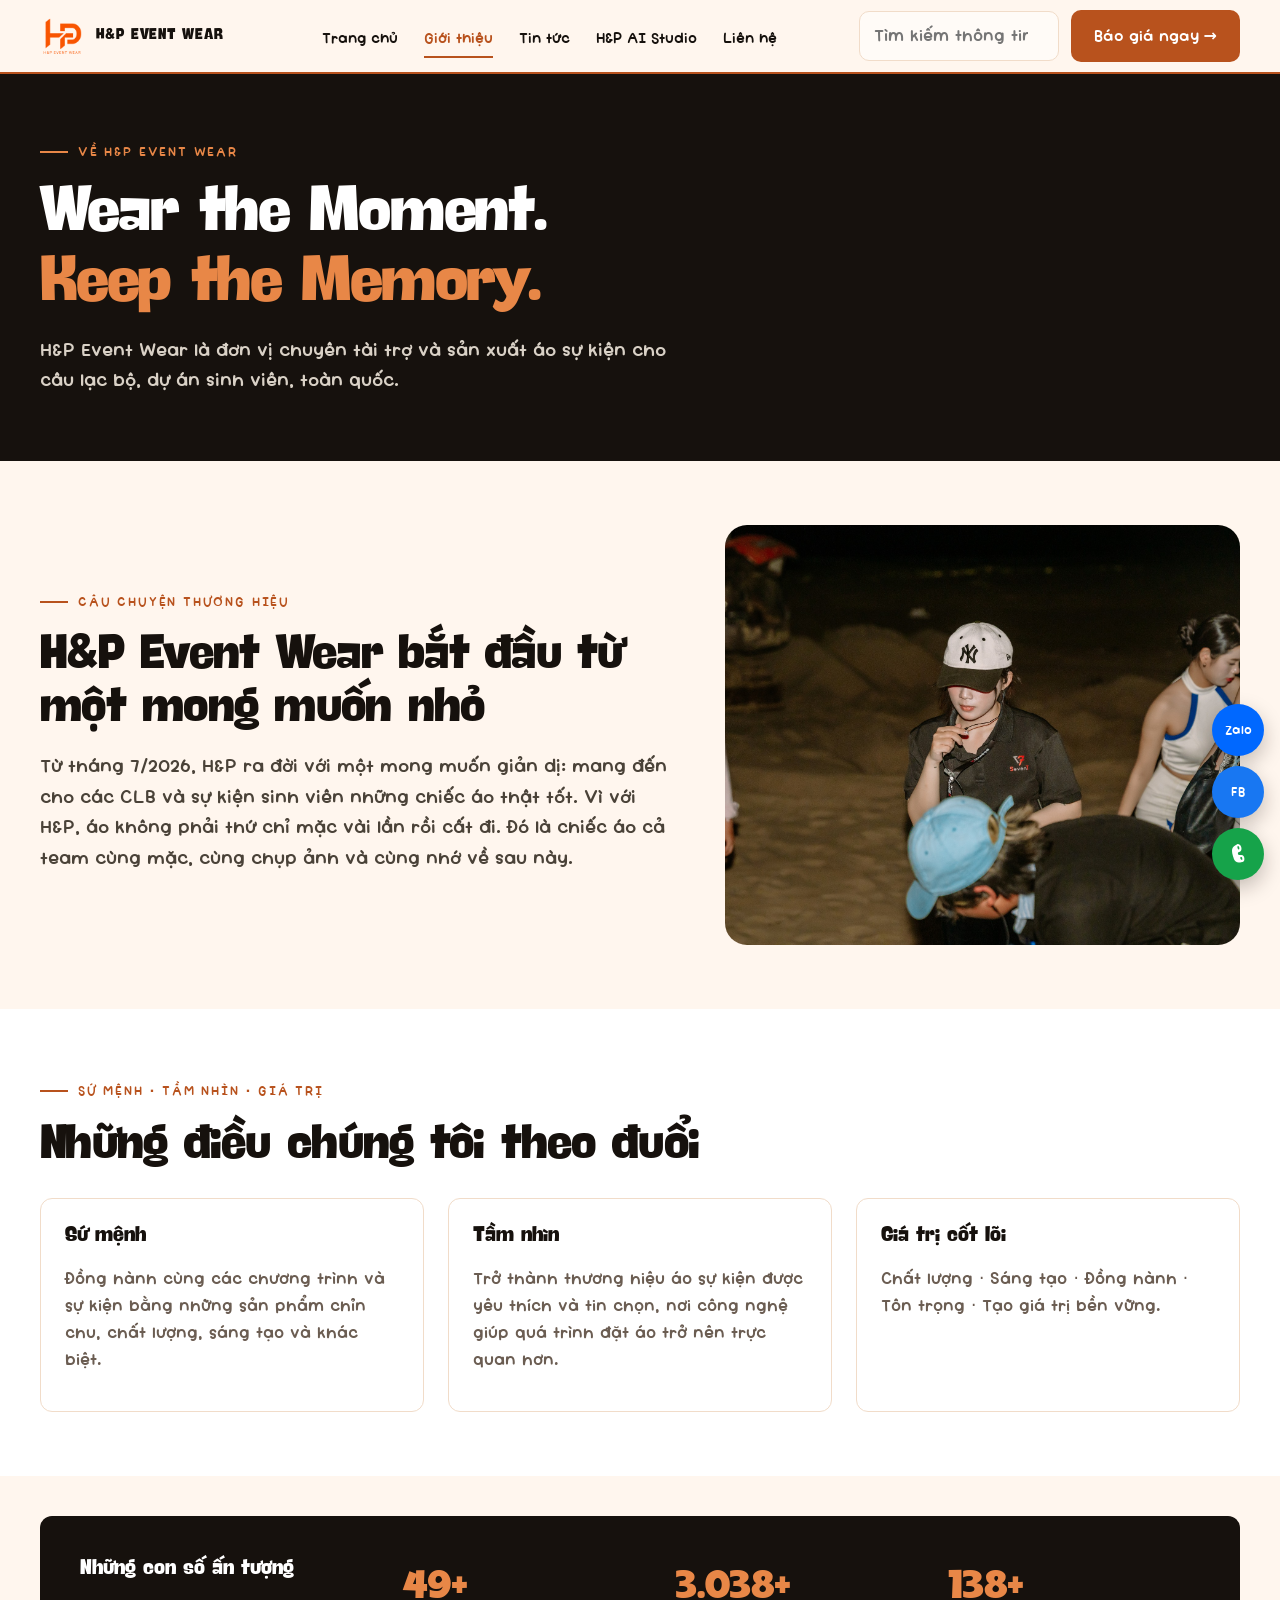
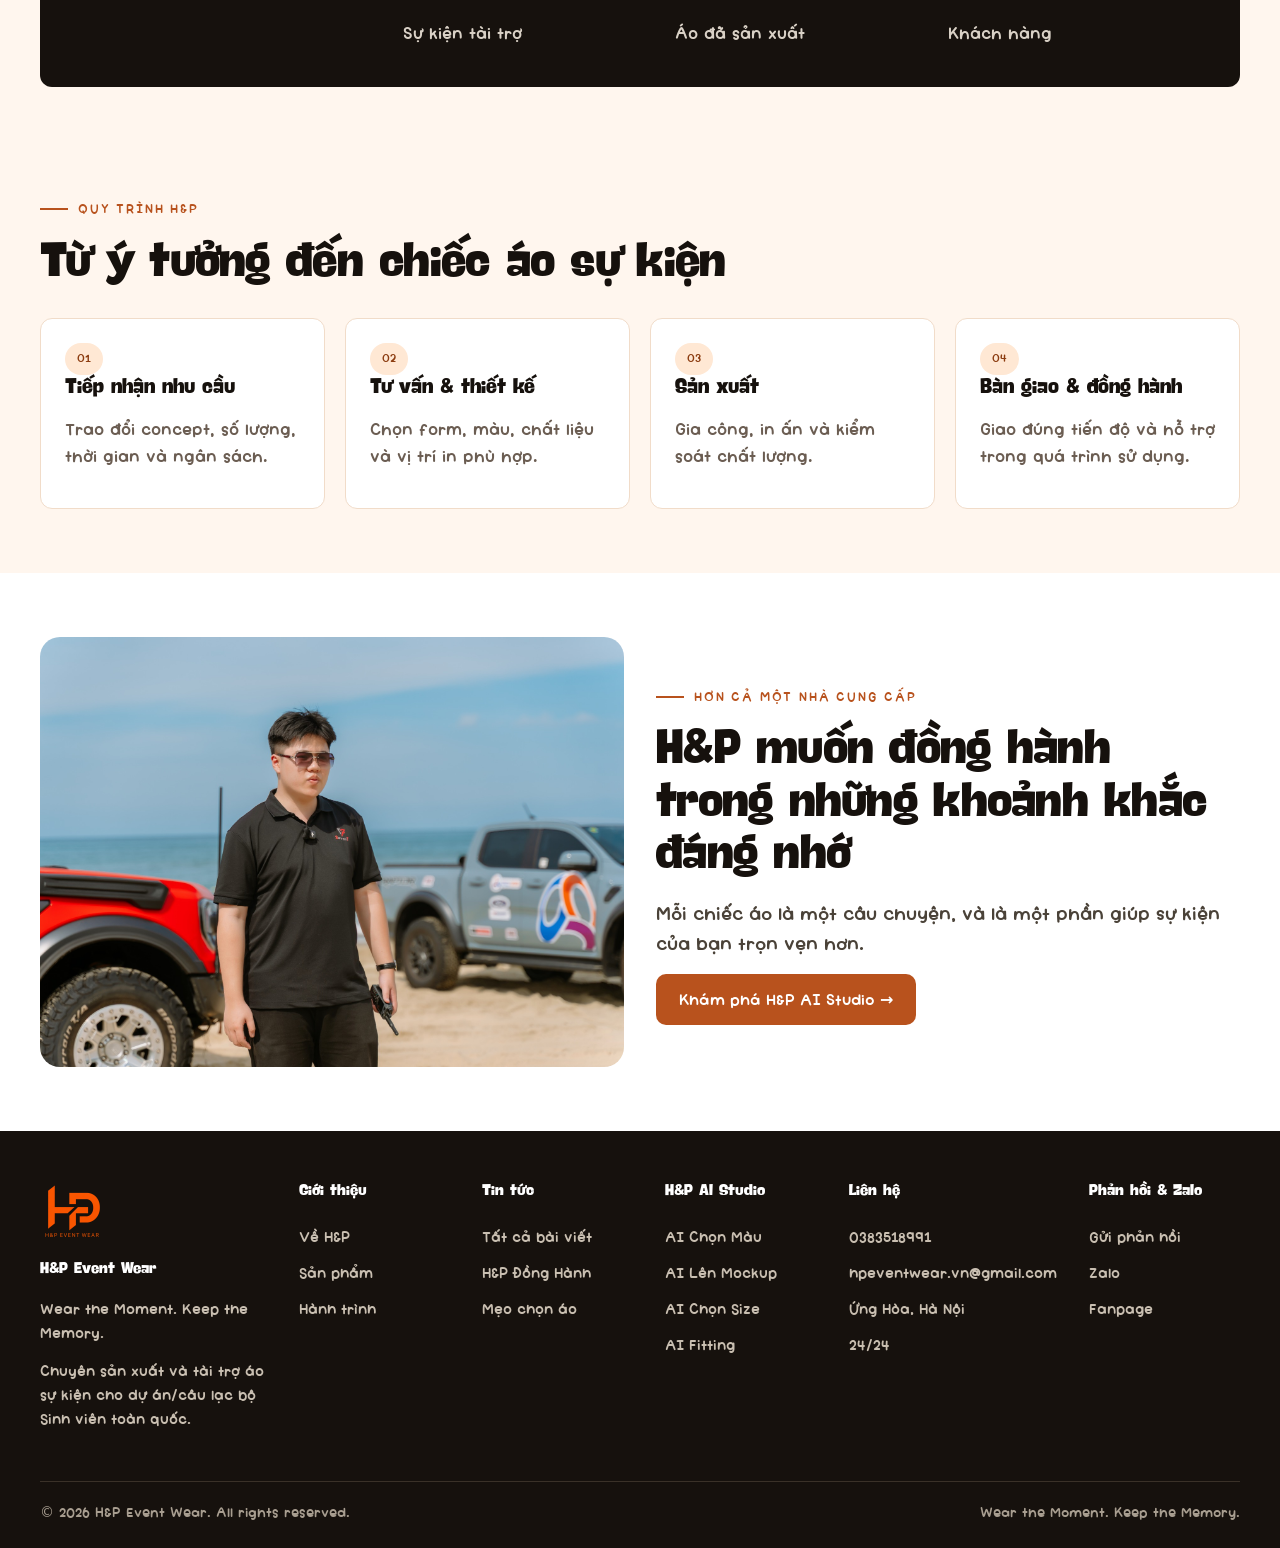
==== commit 22a31919: "Commit to main" ====
--- a/about.html
+++ b/about.html
@@ -1 +1 @@
-<!doctype html><html lang="vi"><head><meta charset="utf-8"><meta name="viewport" content="width=device-width,initial-scale=1"><title>Giới thiệu | H&amp;P Event Wear – Áo sự kiện, đồng phục</title><meta name="description" content="H&amp;P Event Wear thiết kế và sản xuất áo sự kiện, polo, đồng phục tại Thanh Xuân, Hà Nội. Wear the Moment, Keep the Memory."><link rel="canonical" href="https://www.hpeventwear.id.vn/about.html"><meta property="og:site_name" content="H&amp;P Event Wear"><meta property="og:locale" content="vi_VN"><meta property="og:type" content="website"><meta property="og:url" content="https://www.hpeventwear.id.vn/about.html"><meta property="og:title" content="Giới thiệu | H&amp;P Event Wear – Áo sự kiện, đồng phục"><meta property="og:description" content="H&amp;P Event Wear thiết kế và sản xuất áo sự kiện, polo, đồng phục tại Thanh Xuân, Hà Nội. Wear the Moment, Keep the Memory."><meta property="og:image" content="https://www.hpeventwear.id.vn/assets/img/event-2.jpg"><meta name="twitter:card" content="summary_large_image"><link rel="icon" href="assets/img/logo.png"><meta name="theme-color" content="#FFF6EE"><link rel="stylesheet" href="assets/css/style.css"></head><body data-page="about"><a class="skip-link" href="#main">Bỏ qua, tới nội dung</a><header class="site-header"><div class="container header-inner"><a class="brand" href="index.html"><img src="assets/img/logo.png" alt="H&P Event Wear"><strong>H&P EVENT WEAR</strong></a><nav class="nav" id="site-nav"><a class="" href="index.html">Trang chủ</a><a class="active" href="about.html">Giới thiệu</a><a class="" href="news.html">Tin tức</a><div class="nav-dropdown"><a class="" href="ai-studio.html">H&P AI Studio</a><div class="dropdown"><a href="ai-studio.html#color">AI Chọn Màu</a><a href="ai-studio.html#mockup">AI Lên Mockup</a><a href="ai-studio.html#size">AI Chọn Size</a><a href="ai-studio.html#fitting">AI Fitting</a></div></div><a class="" href="contact.html">Liên hệ</a></nav><div class="header-tools"><div class="search-wrap"><input class="search-input" type="search" placeholder="Tìm kiếm thông tin..."><div class="search-results"></div></div><a class="btn btn-primary" href="contact.html">Báo giá ngay →</a><button class="mobile-toggle" aria-label="Mở menu" aria-expanded="false" aria-controls="site-nav">☰</button></div></div></header><main id="main"><section class="subhero"><div class="container"><span class="eyebrow" style="color:#f1a071">Về H&P Event Wear</span><h1>Wear the Moment.<br><span class="orange">Keep the Memory.</span></h1><p class="lead">H&P Event Wear là đơn vị chuyên tài trợ và sản xuất áo sự kiện cho câu lạc bộ, dự án sinh viên, toàn quốc.</p></div></section><section class="section"><div class="container about-strip"><div><span class="eyebrow">Câu chuyện thương hiệu</span><h2>H&P Event Wear bắt đầu từ một mong muốn nhỏ</h2><p class="lead">Từ tháng 7/2026, H&P ra đời với một mong muốn giản dị: mang đến cho các CLB và sự kiện sinh viên những chiếc áo thật tốt. Vì với H&P, áo không phải thứ chỉ mặc vài lần rồi cất đi. Đó là chiếc áo cả team cùng mặc, cùng chụp ảnh và cùng nhớ về sau này.</p></div><img src="assets/img/event-4.jpg" alt="H&P tại sự kiện" style="border-radius:22px;height:420px;width:100%;object-fit:cover"></div></section><section class="section surface"><div class="container"><span class="eyebrow">Sứ mệnh · Tầm nhìn · Giá trị</span><h2>Những điều chúng tôi theo đuổi</h2><div class="grid-3" style="margin-top:26px"><div class="card"><h3>Sứ mệnh</h3><p class="muted">Đồng hành cùng các chương trình và sự kiện bằng những sản phẩm chỉn chu, chất lượng, sáng tạo và khác biệt.</p></div><div class="card"><h3>Tầm nhìn</h3><p class="muted">Trở thành thương hiệu áo sự kiện được yêu thích và tin chọn, nơi công nghệ giúp quá trình đặt áo trở nên trực quan hơn.</p></div><div class="card"><h3>Giá trị cốt lõi</h3><p class="muted">Chất lượng · Sáng tạo · Đồng hành · Tôn trọng · Tạo giá trị bền vững.</p></div></div></div></section><section class="section-sm"><div class="container"><div class="stat-row"><h3>Những con số ấn tượng</h3><div class="stat"><b>49+</b><span>Sự kiện tài trợ</span></div><div class="stat"><b>3.038+</b><span>Áo đã sản xuất</span></div><div class="stat"><b>138+</b><span>Khách hàng</span></div></div></div></section><section class="section"><div class="container"><span class="eyebrow">Quy trình H&P</span><h2>Từ ý tưởng đến chiếc áo sự kiện</h2><div class="grid-4" style="margin-top:28px"><div class="card"><span class="tag">01</span><h3>Tiếp nhận nhu cầu</h3><p class="muted">Trao đổi concept, số lượng, thời gian và ngân sách.</p></div><div class="card"><span class="tag">02</span><h3>Tư vấn & thiết kế</h3><p class="muted">Chọn form, màu, chất liệu và vị trí in phù hợp.</p></div><div class="card"><span class="tag">03</span><h3>Sản xuất</h3><p class="muted">Gia công, in ấn và kiểm soát chất lượng.</p></div><div class="card"><span class="tag">04</span><h3>Bàn giao & đồng hành</h3><p class="muted">Giao đúng tiến độ và hỗ trợ trong quá trình sử dụng.</p></div></div></div></section><section class="section surface"><div class="container grid-2" style="align-items:center"><img src="assets/img/event-5.jpg" alt="Đội ngũ sự kiện" style="border-radius:20px;height:430px;width:100%;object-fit:cover"><div><span class="eyebrow">HƠN CẢ MỘT NHÀ CUNG CẤP</span><h2>H&P muốn đồng hành trong những khoảnh khắc đáng nhớ</h2><p class="lead">Mỗi chiếc áo là một câu chuyện, và là một phần giúp sự kiện của bạn trọn vẹn hơn.</p><a class="btn btn-primary" href="ai-studio.html">Khám phá H&P AI Studio →</a></div></div></section></main><footer class="site-footer"><div class="container"><div class="footer-grid"><div class="footer-brand"><img src="assets/img/logo.png" alt="H&P"><h4>H&P Event Wear</h4><p>Wear the Moment. Keep the Memory.</p><p class="muted">Chuyên sản xuất và tài trợ áo sự kiện cho dự án/câu lạc bộ Sinh viên toàn quốc.</p></div><div><h4>Giới thiệu</h4><a href="about.html">Về H&P</a><a href="index.html#products">Sản phẩm</a><a href="index.html#journey">Hành trình</a></div><div><h4>Tin tức</h4><a href="news.html">Tất cả bài viết</a><a href="news.html">H&P Đồng Hành</a><a href="news.html">Mẹo chọn áo</a></div><div><h4>H&P AI Studio</h4><a href="ai-studio.html#color">AI Chọn Màu</a><a href="ai-studio.html#mockup">AI Lên Mockup</a><a href="ai-studio.html#size">AI Chọn Size</a><a href="ai-studio.html#fitting">AI Fitting</a></div><div><h4>Liên hệ</h4><a href="tel:0383518991">0383518991</a><a href="mailto:hpeventwear.vn@gmail.com">hpeventwear.vn@gmail.com</a><a href="contact.html">Thanh Xuân, Hà Nội</a><a href="contact.html">24/24</a></div><div><h4>Phản hồi & Zalo</h4><a href="contact.html#feedback">Gửi phản hồi</a><a href="https://zalo.me/0383518991" target="_blank" rel="noopener">Zalo</a><a href="https://www.facebook.com/hpeventwear" target="_blank" rel="noopener">Fanpage</a></div></div><div class="copyright"><span>© 2026 H&P Event Wear. All rights reserved.</span><span>Wear the Moment. Keep the Memory.</span></div></div></footer><div class="floating-contact"><a class="float-btn zalo" href="https://zalo.me/0383518991" target="_blank" rel="noopener" aria-label="Nhắn Zalo">Zalo</a><a class="float-btn msg" href="https://www.facebook.com/hpeventwear" target="_blank" rel="noopener" aria-label="Fanpage Facebook">FB</a><a class="float-btn call" href="tel:0383518991" aria-label="Gọi ngay">☎</a></div><script src="assets/js/articles.js"></script><script src="assets/js/app.js"></script></body></html>+<!doctype html><html lang="vi"><head><meta charset="utf-8"><meta name="viewport" content="width=device-width,initial-scale=1"><title>Giới thiệu | H&amp;P Event Wear – Áo sự kiện, đồng phục</title><meta name="description" content="H&amp;P Event Wear thiết kế và sản xuất áo sự kiện, polo, đồng phục tại Ứng Hòa, Hà Nội. Wear the Moment, Keep the Memory."><link rel="canonical" href="https://www.hpeventwear.id.vn/about.html"><meta property="og:site_name" content="H&amp;P Event Wear"><meta property="og:locale" content="vi_VN"><meta property="og:type" content="website"><meta property="og:url" content="https://www.hpeventwear.id.vn/about.html"><meta property="og:title" content="Giới thiệu | H&amp;P Event Wear – Áo sự kiện, đồng phục"><meta property="og:description" content="H&amp;P Event Wear thiết kế và sản xuất áo sự kiện, polo, đồng phục tại Ứng Hòa, Hà Nội. Wear the Moment, Keep the Memory."><meta property="og:image" content="https://www.hpeventwear.id.vn/assets/img/event-2.jpg"><meta name="twitter:card" content="summary_large_image"><link rel="icon" href="assets/img/logo.png"><meta name="theme-color" content="#FFF6EE"><link rel="stylesheet" href="assets/css/style.css"></head><body data-page="about"><a class="skip-link" href="#main">Bỏ qua, tới nội dung</a><header class="site-header"><div class="container header-inner"><a class="brand" href="index.html"><img src="assets/img/logo.png" alt="H&P Event Wear"><strong>H&P EVENT WEAR</strong></a><nav class="nav" id="site-nav"><a class="" href="index.html">Trang chủ</a><a class="active" href="about.html">Giới thiệu</a><a class="" href="news.html">Tin tức</a><div class="nav-dropdown"><a class="" href="ai-studio.html">H&P AI Studio</a><div class="dropdown"><a href="ai-studio.html#color">AI Chọn Màu</a><a href="ai-studio.html#mockup">AI Lên Mockup</a><a href="ai-studio.html#size">AI Chọn Size</a><a href="ai-studio.html#fitting">AI Fitting</a></div></div><a class="" href="contact.html">Liên hệ</a></nav><div class="header-tools"><div class="search-wrap"><input class="search-input" type="search" placeholder="Tìm kiếm thông tin..."><div class="search-results"></div></div><a class="btn btn-primary" href="contact.html">Báo giá ngay →</a><button class="mobile-toggle" aria-label="Mở menu" aria-expanded="false" aria-controls="site-nav">☰</button></div></div></header><main id="main"><section class="subhero"><div class="container"><span class="eyebrow" style="color:#f1a071">Về H&P Event Wear</span><h1>Wear the Moment.<br><span class="orange">Keep the Memory.</span></h1><p class="lead">H&P Event Wear là đơn vị chuyên tài trợ và sản xuất áo sự kiện cho câu lạc bộ, dự án sinh viên, toàn quốc.</p></div></section><section class="section"><div class="container about-strip"><div><span class="eyebrow">Câu chuyện thương hiệu</span><h2>H&P Event Wear bắt đầu từ một mong muốn nhỏ</h2><p class="lead">Từ tháng 7/2026, H&P ra đời với một mong muốn giản dị: mang đến cho các CLB và sự kiện sinh viên những chiếc áo thật tốt. Vì với H&P, áo không phải thứ chỉ mặc vài lần rồi cất đi. Đó là chiếc áo cả team cùng mặc, cùng chụp ảnh và cùng nhớ về sau này.</p></div><img src="assets/img/event-4.jpg" alt="H&P tại sự kiện" style="border-radius:22px;height:420px;width:100%;object-fit:cover"></div></section><section class="section surface"><div class="container"><span class="eyebrow">Sứ mệnh · Tầm nhìn · Giá trị</span><h2>Những điều chúng tôi theo đuổi</h2><div class="grid-3" style="margin-top:26px"><div class="card"><h3>Sứ mệnh</h3><p class="muted">Đồng hành cùng các chương trình và sự kiện bằng những sản phẩm chỉn chu, chất lượng, sáng tạo và khác biệt.</p></div><div class="card"><h3>Tầm nhìn</h3><p class="muted">Trở thành thương hiệu áo sự kiện được yêu thích và tin chọn, nơi công nghệ giúp quá trình đặt áo trở nên trực quan hơn.</p></div><div class="card"><h3>Giá trị cốt lõi</h3><p class="muted">Chất lượng · Sáng tạo · Đồng hành · Tôn trọng · Tạo giá trị bền vững.</p></div></div></div></section><section class="section-sm"><div class="container"><div class="stat-row"><h3>Những con số ấn tượng</h3><div class="stat"><b>49+</b><span>Sự kiện tài trợ</span></div><div class="stat"><b>3.038+</b><span>Áo đã sản xuất</span></div><div class="stat"><b>138+</b><span>Khách hàng</span></div></div></div></section><section class="section"><div class="container"><span class="eyebrow">Quy trình H&P</span><h2>Từ ý tưởng đến chiếc áo sự kiện</h2><div class="grid-4" style="margin-top:28px"><div class="card"><span class="tag">01</span><h3>Tiếp nhận nhu cầu</h3><p class="muted">Trao đổi concept, số lượng, thời gian và ngân sách.</p></div><div class="card"><span class="tag">02</span><h3>Tư vấn & thiết kế</h3><p class="muted">Chọn form, màu, chất liệu và vị trí in phù hợp.</p></div><div class="card"><span class="tag">03</span><h3>Sản xuất</h3><p class="muted">Gia công, in ấn và kiểm soát chất lượng.</p></div><div class="card"><span class="tag">04</span><h3>Bàn giao & đồng hành</h3><p class="muted">Giao đúng tiến độ và hỗ trợ trong quá trình sử dụng.</p></div></div></div></section><section class="section surface"><div class="container grid-2" style="align-items:center"><img src="assets/img/event-5.jpg" alt="Đội ngũ sự kiện" style="border-radius:20px;height:430px;width:100%;object-fit:cover"><div><span class="eyebrow">HƠN CẢ MỘT NHÀ CUNG CẤP</span><h2>H&P muốn đồng hành trong những khoảnh khắc đáng nhớ</h2><p class="lead">Mỗi chiếc áo là một câu chuyện, và là một phần giúp sự kiện của bạn trọn vẹn hơn.</p><a class="btn btn-primary" href="ai-studio.html">Khám phá H&P AI Studio →</a></div></div></section></main><footer class="site-footer"><div class="container"><div class="footer-grid"><div class="footer-brand"><img src="assets/img/logo.png" alt="H&P"><h4>H&P Event Wear</h4><p>Wear the Moment. Keep the Memory.</p><p class="muted">Chuyên sản xuất và tài trợ áo sự kiện cho dự án/câu lạc bộ Sinh viên toàn quốc.</p></div><div><h4>Giới thiệu</h4><a href="about.html">Về H&P</a><a href="index.html#products">Sản phẩm</a><a href="index.html#journey">Hành trình</a></div><div><h4>Tin tức</h4><a href="news.html">Tất cả bài viết</a><a href="news.html">H&P Đồng Hành</a><a href="news.html">Mẹo chọn áo</a></div><div><h4>H&P AI Studio</h4><a href="ai-studio.html#color">AI Chọn Màu</a><a href="ai-studio.html#mockup">AI Lên Mockup</a><a href="ai-studio.html#size">AI Chọn Size</a><a href="ai-studio.html#fitting">AI Fitting</a></div><div><h4>Liên hệ</h4><a href="tel:0383518991">0383518991</a><a href="mailto:hpeventwear.vn@gmail.com">hpeventwear.vn@gmail.com</a><a href="contact.html">Ứng Hòa, Hà Nội</a><a href="contact.html">24/24</a></div><div><h4>Phản hồi & Zalo</h4><a href="contact.html#feedback">Gửi phản hồi</a><a href="https://zalo.me/0383518991" target="_blank" rel="noopener">Zalo</a><a href="https://www.facebook.com/hpeventwear" target="_blank" rel="noopener">Fanpage</a></div></div><div class="copyright"><span>© 2026 H&P Event Wear. All rights reserved.</span><span>Wear the Moment. Keep the Memory.</span></div></div></footer><div class="floating-contact"><a class="float-btn zalo" href="https://zalo.me/0383518991" target="_blank" rel="noopener" aria-label="Nhắn Zalo">Zalo</a><a class="float-btn msg" href="https://www.facebook.com/hpeventwear" target="_blank" rel="noopener" aria-label="Fanpage Facebook">FB</a><a class="float-btn call" href="tel:0383518991" aria-label="Gọi ngay">☎</a></div><script src="assets/js/articles.js"></script><script src="assets/js/app.js"></script></body></html>
